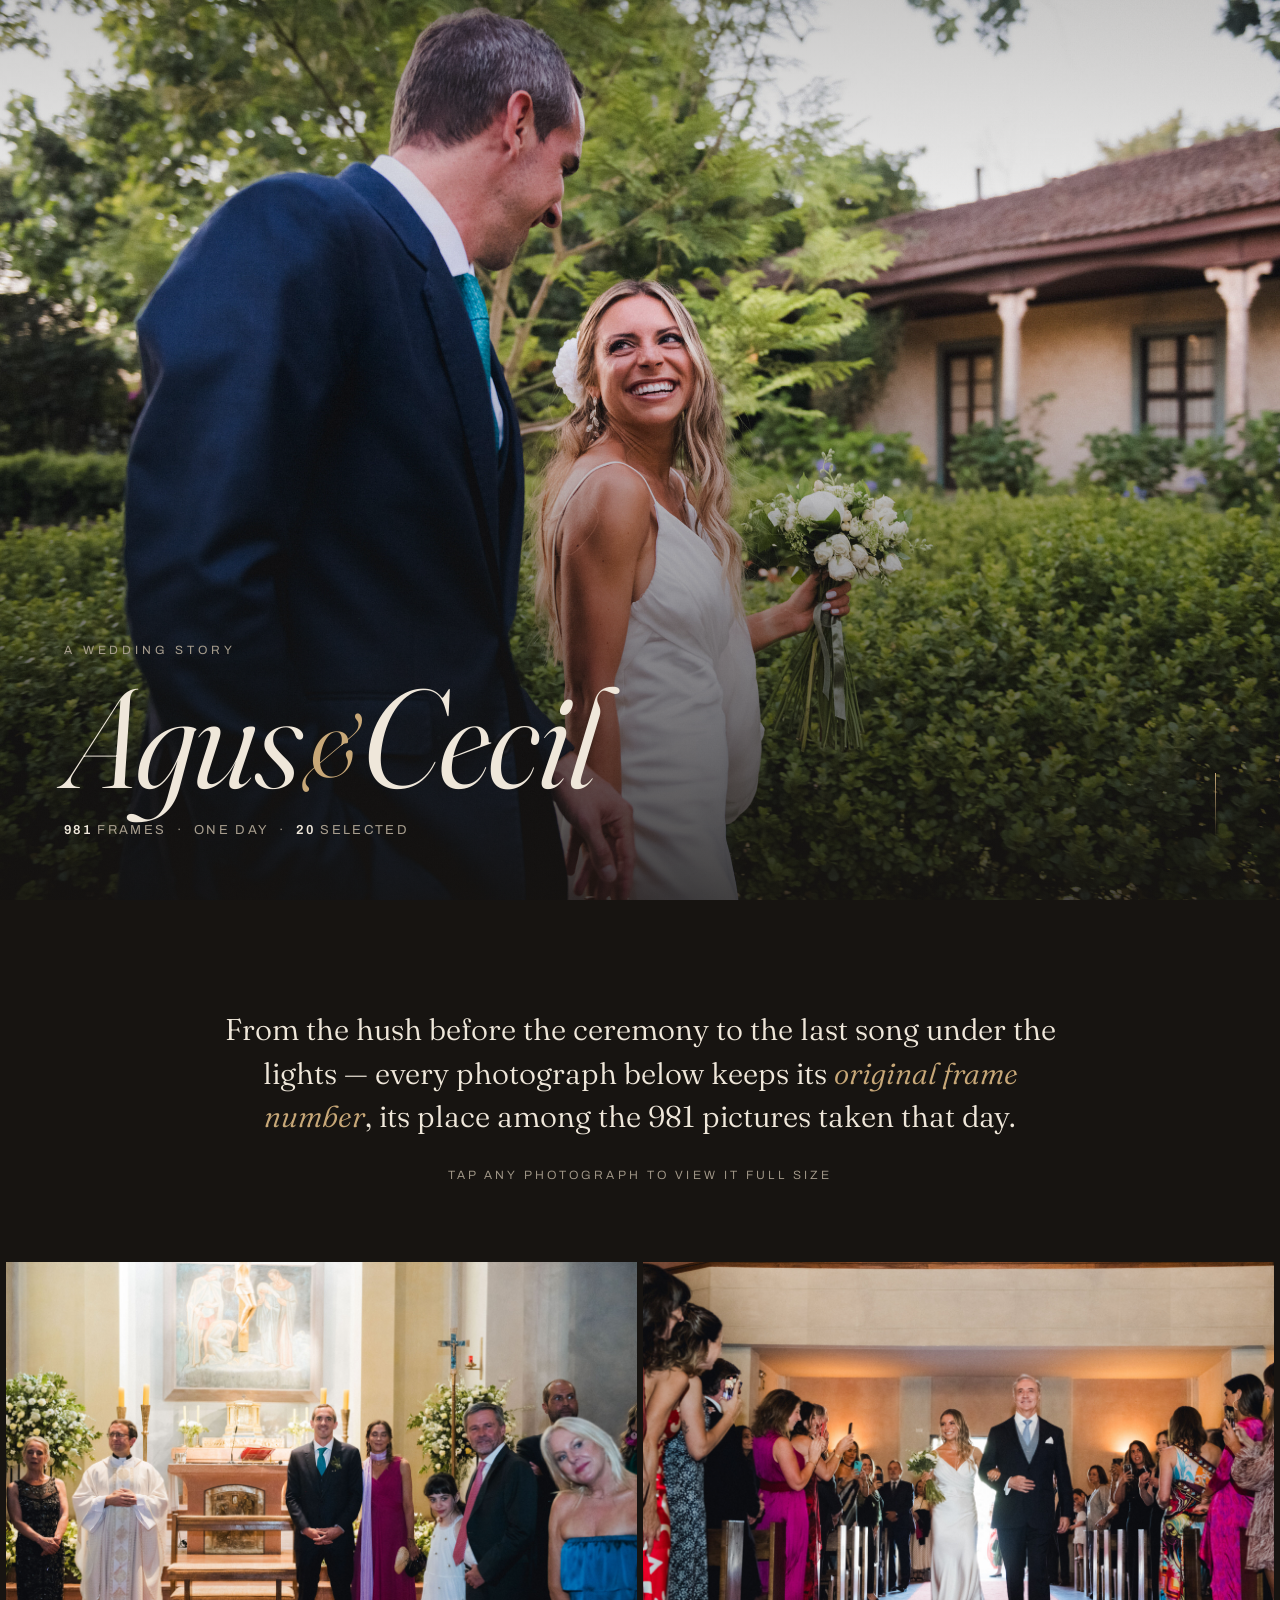
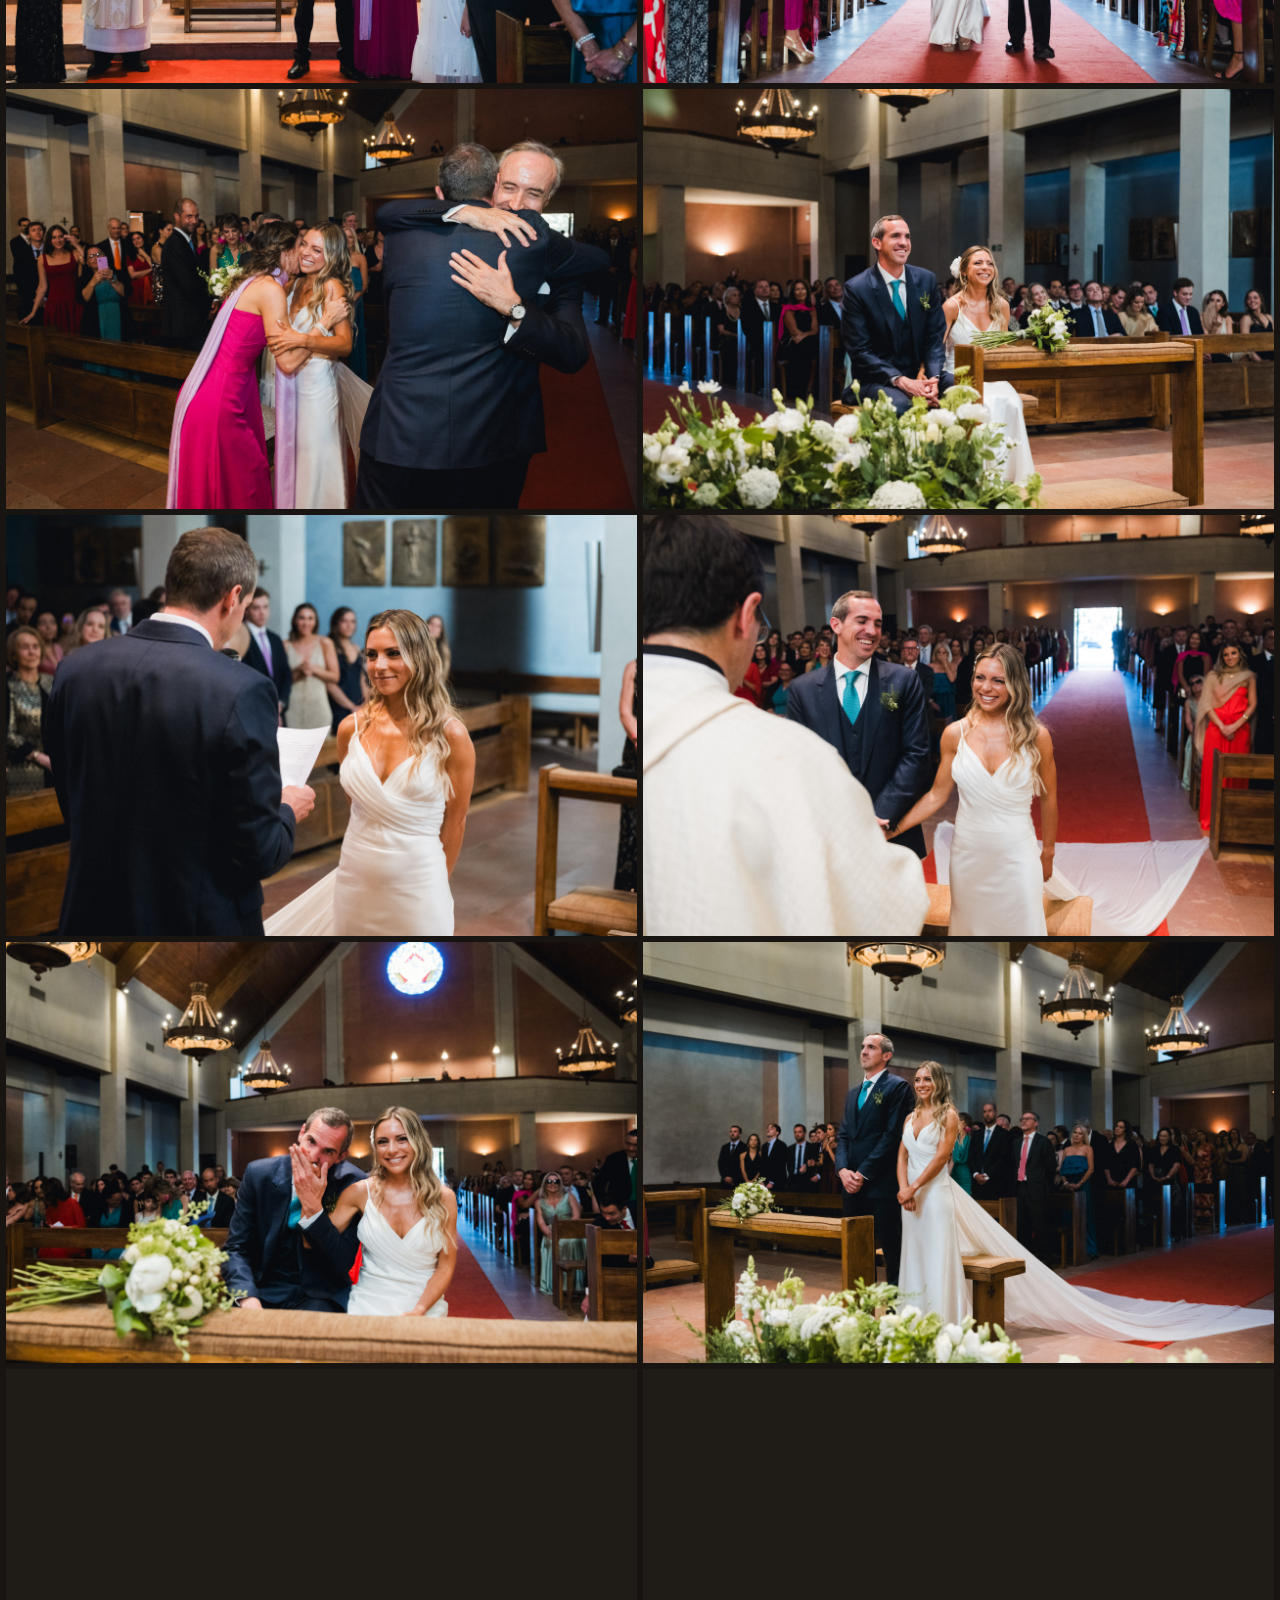
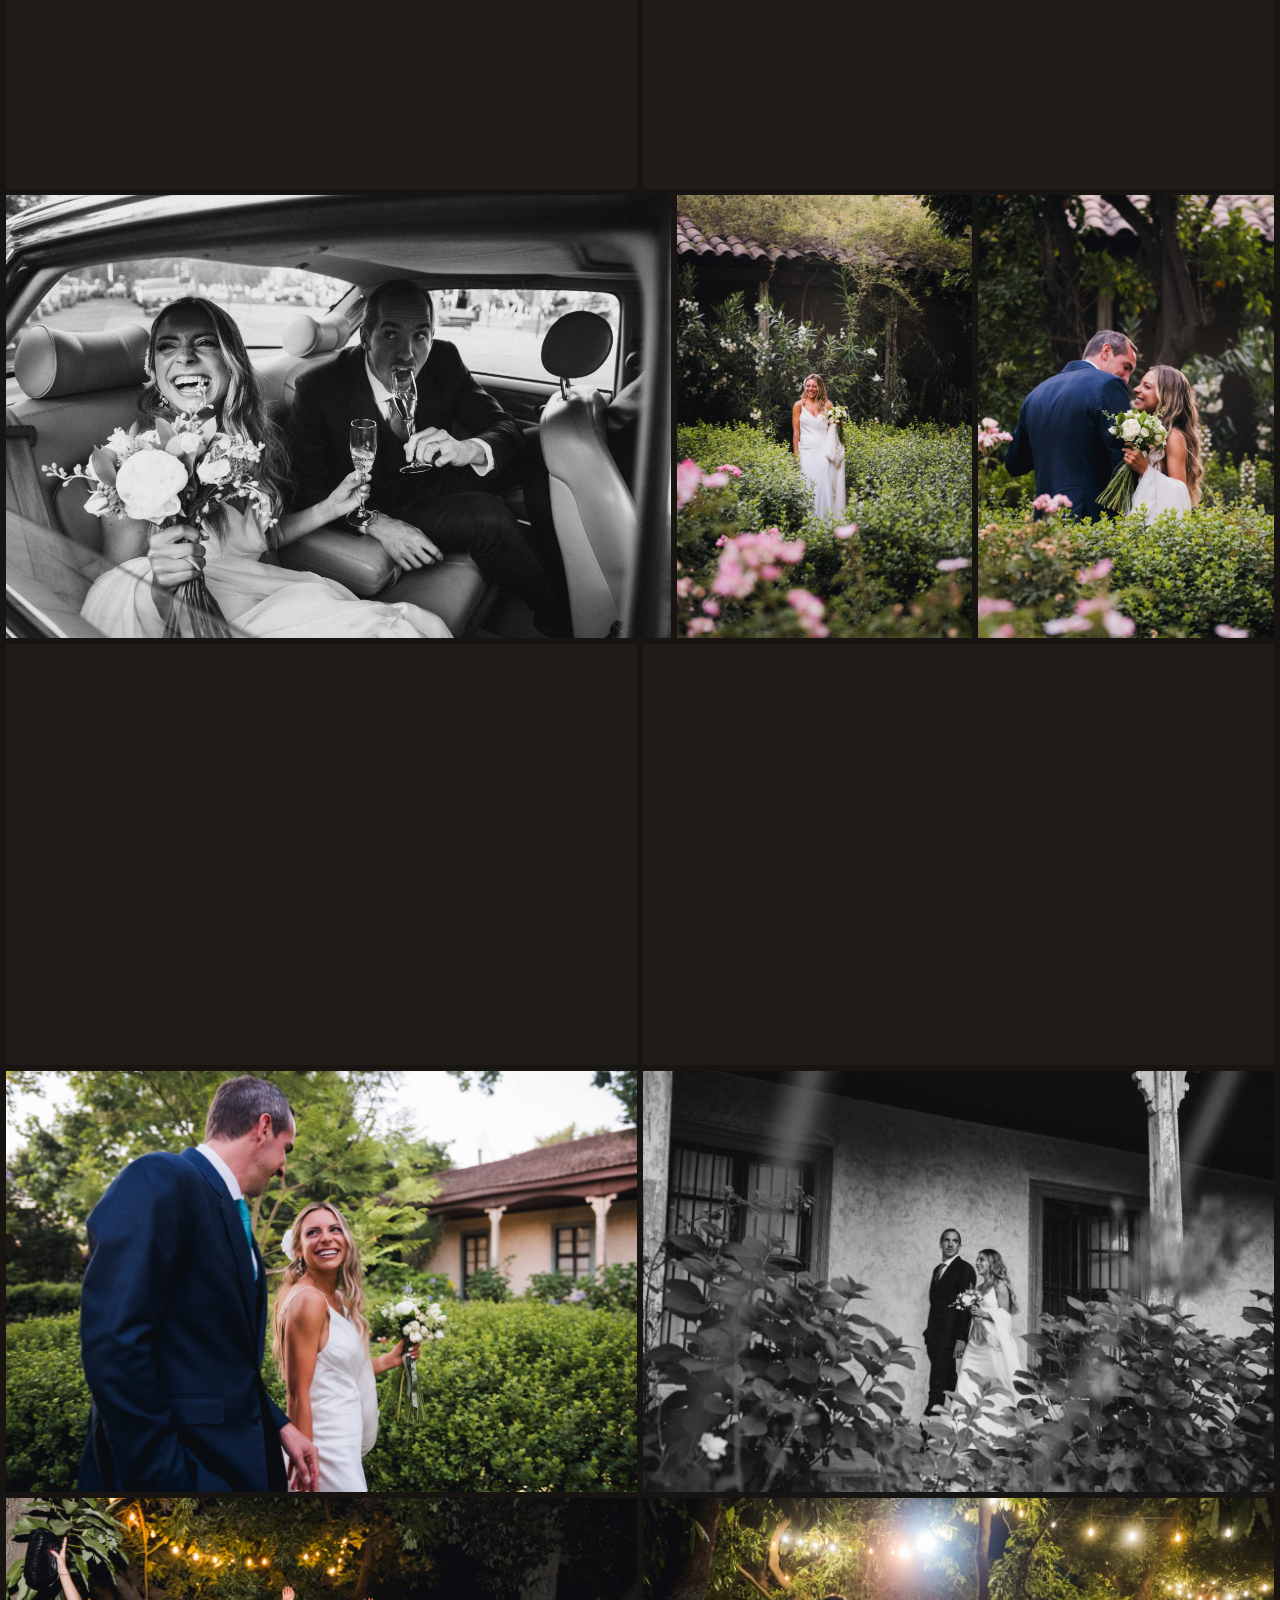
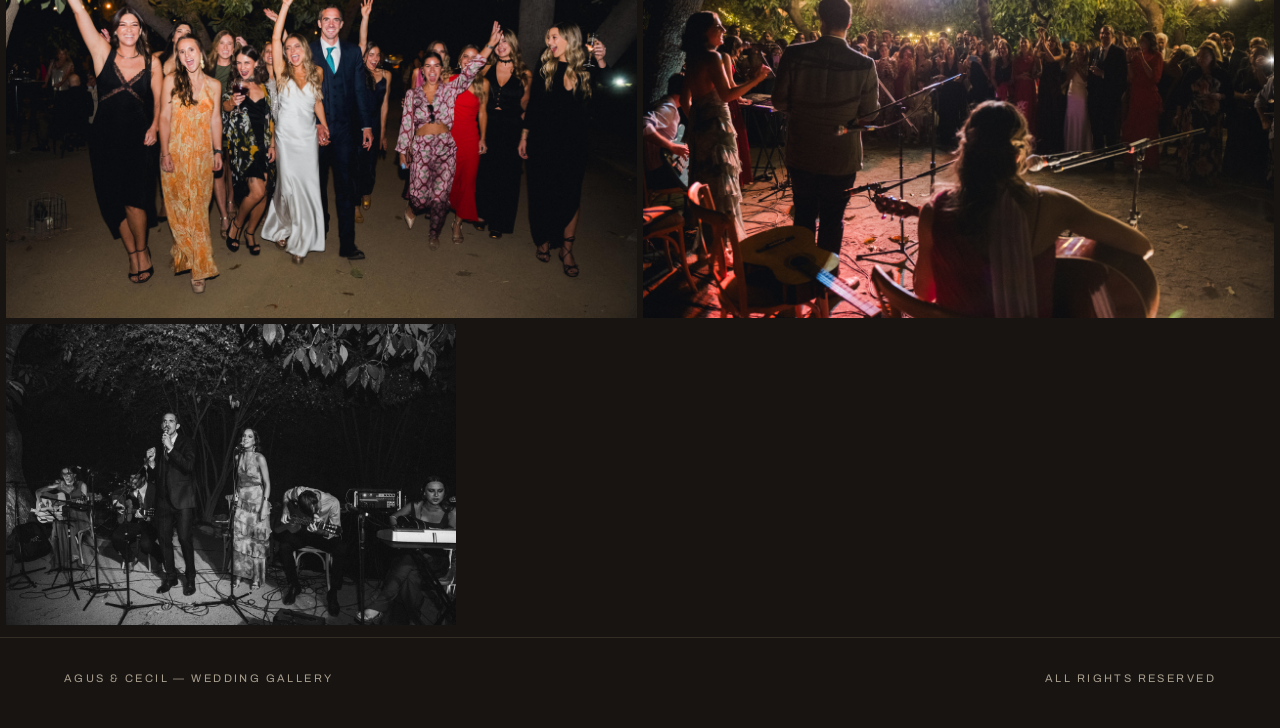
==== index.html @ bb249a44 "Rename agus-cecil-index.html to index.html" ====
<!DOCTYPE html>
<html lang="en">
<head>
<meta charset="UTF-8">
<meta name="viewport" content="width=device-width, initial-scale=1.0">
<title>Agus &amp; Cecil — Wedding Gallery</title>
<meta name="description" content="Agus &amp; Cecil's wedding day, told in 20 photographs selected from 981 frames.">
<link rel="preconnect" href="https://fonts.googleapis.com">
<link rel="preconnect" href="https://fonts.gstatic.com" crossorigin>
<link href="https://fonts.googleapis.com/css2?family=Fraunces:ital,opsz,wght@0,9..144,300..600;1,9..144,300..600&family=Archivo:wght@400;500;600&display=swap" rel="stylesheet">
<style>
:root {
  --ink:#171411; --ink-2:#1f1b16; --paper:#efe7da; --paper-dim:#a89e8e;
  --champagne:#c8a878; --hair:#332d25;
}
* { margin:0; padding:0; box-sizing:border-box; }
html { scroll-behavior:smooth; }
body { background:var(--ink); color:var(--paper); font-family:'Archivo',system-ui,sans-serif; -webkit-font-smoothing:antialiased; }
img { display:block; }
::selection { background:var(--champagne); color:var(--ink); }

/* ---------- hero ---------- */
.hero { position:relative; height:100svh; min-height:540px; overflow:hidden; }
.hero img { position:absolute; inset:0; width:100%; height:100%; object-fit:cover; object-position:center 30%; }
.hero::after { content:""; position:absolute; inset:0;
  background:linear-gradient(to bottom, rgba(23,20,17,.22) 0%, rgba(23,20,17,0) 35%, rgba(23,20,17,.78) 100%); }
.hero-text { position:absolute; inset:auto 0 0 0; z-index:2; padding:0 clamp(20px,5vw,72px) clamp(36px,7vh,84px); }
.hero-kicker { font-size:12px; letter-spacing:.32em; text-transform:uppercase; color:var(--paper-dim); margin-bottom:14px; }
.hero h1 { font-family:'Fraunces',serif; font-style:italic; font-weight:340;
  font-size:clamp(48px,11vw,140px); line-height:.96; letter-spacing:-.015em; }
.hero h1 .amp { color:var(--champagne); font-size:.62em; vertical-align:.12em; padding:0 .06em; }
.hero-sub { margin-top:18px; font-size:13px; letter-spacing:.18em; text-transform:uppercase; color:var(--paper-dim); }
.hero-sub b { color:var(--paper); font-weight:600; }
.scroll-cue { position:absolute; right:clamp(20px,5vw,72px); bottom:clamp(36px,7vh,84px); z-index:2;
  width:1px; height:64px; background:linear-gradient(var(--champagne), transparent); }

/* ---------- intro ---------- */
.intro { max-width:880px; margin:0 auto; padding:clamp(64px,12vh,140px) 24px clamp(48px,8vh,96px); text-align:center; }
.intro p { font-family:'Fraunces',serif; font-weight:330; font-size:clamp(21px,3vw,30px); line-height:1.45; color:var(--paper); }
.intro p em { font-style:italic; color:var(--champagne); }
.intro .note { font-family:'Archivo',sans-serif; font-size:12px; letter-spacing:.26em; text-transform:uppercase; color:var(--paper-dim); margin-top:28px; }

/* ---------- justified gallery ---------- */
.gallery { display:flex; flex-wrap:wrap; gap:6px; padding:6px; }
.gallery::after { content:""; flex-grow:999999; }
.ph { position:relative; flex-grow:calc(var(--ar)*100); flex-basis:calc(var(--ar)*300px); overflow:hidden; cursor:zoom-in; background:var(--ink-2); }
.ph img { width:100%; height:100%; object-fit:cover; aspect-ratio:var(--ar);
  transition:transform .6s cubic-bezier(.2,.6,.2,1), opacity .5s ease; }
.ph:hover img { transform:scale(1.025); }
.ph figcaption { position:absolute; left:0; right:0; bottom:0; padding:28px 14px 10px;
  font-size:11px; letter-spacing:.22em; color:var(--paper);
  background:linear-gradient(transparent, rgba(23,20,17,.72)); opacity:0; transition:opacity .35s ease; }
.ph figcaption span { color:var(--paper-dim); }
.ph:hover figcaption { opacity:1; }
.ph:focus-visible { outline:2px solid var(--champagne); outline-offset:-2px; }

/* ---------- footer ---------- */
footer { border-top:1px solid var(--hair); margin-top:6px; padding:34px clamp(20px,5vw,72px) 44px;
  display:flex; justify-content:space-between; gap:16px; flex-wrap:wrap;
  font-size:11px; letter-spacing:.22em; text-transform:uppercase; color:var(--paper-dim); }

/* ---------- lightbox ---------- */
.lb { position:fixed; inset:0; z-index:50; background:rgba(13,11,9,.96); display:none;
  align-items:center; justify-content:center; }
.lb.open { display:flex; }
.lb img { max-width:min(94vw,1600px); max-height:86vh; object-fit:contain;
  box-shadow:0 24px 80px rgba(0,0,0,.6); }
.lb-count { position:absolute; top:22px; left:26px; font-size:11px; letter-spacing:.24em; color:var(--paper-dim); }
.lb button { position:absolute; background:none; border:none; color:var(--paper); cursor:pointer;
  font-family:'Archivo',sans-serif; padding:14px; transition:color .25s; }
.lb button:hover { color:var(--champagne); }
.lb button:focus-visible { outline:1px solid var(--champagne); }
.lb-close { top:14px; right:18px; font-size:26px; line-height:1; }
.lb-prev, .lb-next { top:50%; transform:translateY(-50%); font-size:30px; }
.lb-prev { left:10px; } .lb-next { right:10px; }

@media (max-width:640px) {
  .ph { flex-basis:calc(var(--ar)*170px); }
  .lb-prev,.lb-next { top:auto; bottom:18px; transform:none; }
}
@media (prefers-reduced-motion:reduce) {
  html { scroll-behavior:auto; }
  .ph img { transition:none; }
}
</style>
</head>
<body>

<header class="hero">
  <img src="images/gallery/agus-cecil-016.jpg" alt="Agus and Cecil walking through the garden after the ceremony" fetchpriority="high">
  <div class="hero-text">
    <p class="hero-kicker">A Wedding Story</p>
    <h1>Agus<span class="amp">&amp;</span>Cecil</h1>
    <p class="hero-sub"><b>981</b> frames &nbsp;·&nbsp; one day &nbsp;·&nbsp; <b>20</b> selected</p>
  </div>
  <div class="scroll-cue" aria-hidden="true"></div>
</header>

<section class="intro">
  <p>From the hush before the ceremony to the last song under the lights —
  every photograph below keeps its <em>original frame number</em>, its place among
  the 981 pictures taken that day.</p>
  <p class="note">Tap any photograph to view it full size</p>
</section>

<main class="gallery" id="gallery">
<figure class="ph" style="--ar:1.5" data-i="0"><img src="images/gallery/agus-cecil-001.jpg" alt="Agus &amp; Cecil — frame 156 of 981" width="2580" height="1720" loading="lazy" decoding="async"><figcaption>N.º 156 <span>/ 981</span></figcaption></figure>
<figure class="ph" style="--ar:1.5" data-i="1"><img src="images/gallery/agus-cecil-002.jpg" alt="Agus &amp; Cecil — frame 158 of 981" width="2580" height="1720" loading="lazy" decoding="async"><figcaption>N.º 158 <span>/ 981</span></figcaption></figure>
<figure class="ph" style="--ar:1.5" data-i="2"><img src="images/gallery/agus-cecil-003.jpg" alt="Agus &amp; Cecil — frame 164 of 981" width="2580" height="1720" loading="lazy" decoding="async"><figcaption>N.º 164 <span>/ 981</span></figcaption></figure>
<figure class="ph" style="--ar:1.5" data-i="3"><img src="images/gallery/agus-cecil-004.jpg" alt="Agus &amp; Cecil — frame 215 of 981" width="2580" height="1720" loading="lazy" decoding="async"><figcaption>N.º 215 <span>/ 981</span></figcaption></figure>
<figure class="ph" style="--ar:1.5" data-i="4"><img src="images/gallery/agus-cecil-005.jpg" alt="Agus &amp; Cecil — frame 237 of 981" width="2580" height="1720" loading="lazy" decoding="async"><figcaption>N.º 237 <span>/ 981</span></figcaption></figure>
<figure class="ph" style="--ar:1.5" data-i="5"><img src="images/gallery/agus-cecil-006.jpg" alt="Agus &amp; Cecil — frame 247 of 981" width="2580" height="1720" loading="lazy" decoding="async"><figcaption>N.º 247 <span>/ 981</span></figcaption></figure>
<figure class="ph" style="--ar:1.5" data-i="6"><img src="images/gallery/agus-cecil-007.jpg" alt="Agus &amp; Cecil — frame 271 of 981" width="2580" height="1720" loading="lazy" decoding="async"><figcaption>N.º 271 <span>/ 981</span></figcaption></figure>
<figure class="ph" style="--ar:1.5" data-i="7"><img src="images/gallery/agus-cecil-008.jpg" alt="Agus &amp; Cecil — frame 296 of 981" width="2580" height="1720" loading="lazy" decoding="async"><figcaption>N.º 296 <span>/ 981</span></figcaption></figure>
<figure class="ph" style="--ar:1.5" data-i="8"><img src="images/gallery/agus-cecil-009.jpg" alt="Agus &amp; Cecil — frame 316 of 981" width="2580" height="1720" loading="lazy" decoding="async"><figcaption>N.º 316 <span>/ 981</span></figcaption></figure>
<figure class="ph" style="--ar:1.5" data-i="9"><img src="images/gallery/agus-cecil-010.jpg" alt="Agus &amp; Cecil — frame 410 of 981" width="2580" height="1720" loading="lazy" decoding="async"><figcaption>N.º 410 <span>/ 981</span></figcaption></figure>
<figure class="ph" style="--ar:1.5" data-i="10"><img src="images/gallery/agus-cecil-011.jpg" alt="Agus &amp; Cecil — frame 416 of 981" width="2580" height="1720" loading="lazy" decoding="async"><figcaption>N.º 416 <span>/ 981</span></figcaption></figure>
<figure class="ph" style="--ar:0.6667" data-i="11"><img src="images/gallery/agus-cecil-012.jpg" alt="Agus &amp; Cecil — frame 472 of 981" width="1720" height="2580" loading="lazy" decoding="async"><figcaption>N.º 472 <span>/ 981</span></figcaption></figure>
<figure class="ph" style="--ar:0.6667" data-i="12"><img src="images/gallery/agus-cecil-013.jpg" alt="Agus &amp; Cecil — frame 481 of 981" width="1720" height="2580" loading="lazy" decoding="async"><figcaption>N.º 481 <span>/ 981</span></figcaption></figure>
<figure class="ph" style="--ar:1.5" data-i="13"><img src="images/gallery/agus-cecil-014.jpg" alt="Agus &amp; Cecil — frame 484 of 981" width="2580" height="1720" loading="lazy" decoding="async"><figcaption>N.º 484 <span>/ 981</span></figcaption></figure>
<figure class="ph" style="--ar:1.5" data-i="14"><img src="images/gallery/agus-cecil-015.jpg" alt="Agus &amp; Cecil — frame 485 of 981" width="2580" height="1720" loading="lazy" decoding="async"><figcaption>N.º 485 <span>/ 981</span></figcaption></figure>
<figure class="ph" style="--ar:1.5" data-i="15"><img src="images/gallery/agus-cecil-016.jpg" alt="Agus &amp; Cecil — frame 492 of 981" width="2580" height="1720" loading="lazy" decoding="async"><figcaption>N.º 492 <span>/ 981</span></figcaption></figure>
<figure class="ph" style="--ar:1.5" data-i="16"><img src="images/gallery/agus-cecil-017.jpg" alt="Agus &amp; Cecil — frame 495 of 981" width="2580" height="1720" loading="lazy" decoding="async"><figcaption>N.º 495 <span>/ 981</span></figcaption></figure>
<figure class="ph" style="--ar:1.5" data-i="17"><img src="images/gallery/agus-cecil-018.jpg" alt="Agus &amp; Cecil — frame 565 of 981" width="2580" height="1720" loading="lazy" decoding="async"><figcaption>N.º 565 <span>/ 981</span></figcaption></figure>
<figure class="ph" style="--ar:1.5" data-i="18"><img src="images/gallery/agus-cecil-019.jpg" alt="Agus &amp; Cecil — frame 609 of 981" width="2580" height="1720" loading="lazy" decoding="async"><figcaption>N.º 609 <span>/ 981</span></figcaption></figure>
<figure class="ph" style="--ar:1.5" data-i="19"><img src="images/gallery/agus-cecil-020.jpg" alt="Agus &amp; Cecil — frame 629 of 981" width="2580" height="1720" loading="lazy" decoding="async"><figcaption>N.º 629 <span>/ 981</span></figcaption></figure>
</main>

<footer>
  <p>Agus &amp; Cecil — Wedding Gallery</p>
  <p>All rights reserved</p>
</footer>

<div class="lb" id="lb" role="dialog" aria-modal="true" aria-label="Photo viewer">
  <p class="lb-count" id="lbCount"></p>
  <img id="lbImg" src="" alt="">
  <button class="lb-close" id="lbClose" aria-label="Close viewer">&times;</button>
  <button class="lb-prev" id="lbPrev" aria-label="Previous photo">&larr;</button>
  <button class="lb-next" id="lbNext" aria-label="Next photo">&rarr;</button>
</div>

<script>
(function () {
  var files = ["agus-cecil-001.jpg", "agus-cecil-002.jpg", "agus-cecil-003.jpg", "agus-cecil-004.jpg", "agus-cecil-005.jpg", "agus-cecil-006.jpg", "agus-cecil-007.jpg", "agus-cecil-008.jpg", "agus-cecil-009.jpg", "agus-cecil-010.jpg", "agus-cecil-011.jpg", "agus-cecil-012.jpg", "agus-cecil-013.jpg", "agus-cecil-014.jpg", "agus-cecil-015.jpg", "agus-cecil-016.jpg", "agus-cecil-017.jpg", "agus-cecil-018.jpg", "agus-cecil-019.jpg", "agus-cecil-020.jpg"];
  var frames = [156, 158, 164, 215, 237, 247, 271, 296, 316, 410, 416, 472, 481, 484, 485, 492, 495, 565, 609, 629];
  var lb = document.getElementById('lb');
  var lbImg = document.getElementById('lbImg');
  var lbCount = document.getElementById('lbCount');
  var cur = 0, lastFocus = null;

  function show(i) {
    cur = (i + files.length) % files.length;
    lbImg.src = 'images/gallery/' + files[cur];
    lbImg.alt = 'Agus & Cecil — frame ' + frames[cur] + ' of 981';
    lbCount.textContent = 'N.º ' + frames[cur] + ' / 981 · photo ' + (cur + 1) + ' of ' + files.length;
  }
  function open(i) {
    lastFocus = document.activeElement;
    show(i); lb.classList.add('open');
    document.body.style.overflow = 'hidden';
    document.getElementById('lbClose').focus();
  }
  function close() {
    lb.classList.remove('open');
    lbImg.src = '';
    document.body.style.overflow = '';
    if (lastFocus) lastFocus.focus();
  }

  document.querySelectorAll('.ph').forEach(function (fig) {
    fig.setAttribute('tabindex', '0');
    fig.setAttribute('role', 'button');
    fig.addEventListener('click', function () { open(+fig.dataset.i); });
    fig.addEventListener('keydown', function (e) {
      if (e.key === 'Enter' || e.key === ' ') { e.preventDefault(); open(+fig.dataset.i); }
    });
  });

  document.getElementById('lbClose').addEventListener('click', close);
  document.getElementById('lbPrev').addEventListener('click', function () { show(cur - 1); });
  document.getElementById('lbNext').addEventListener('click', function () { show(cur + 1); });
  lb.addEventListener('click', function (e) { if (e.target === lb) close(); });
  document.addEventListener('keydown', function (e) {
    if (!lb.classList.contains('open')) return;
    if (e.key === 'Escape') close();
    if (e.key === 'ArrowLeft') show(cur - 1);
    if (e.key === 'ArrowRight') show(cur + 1);
  });
})();
</script>
</body>
</html>
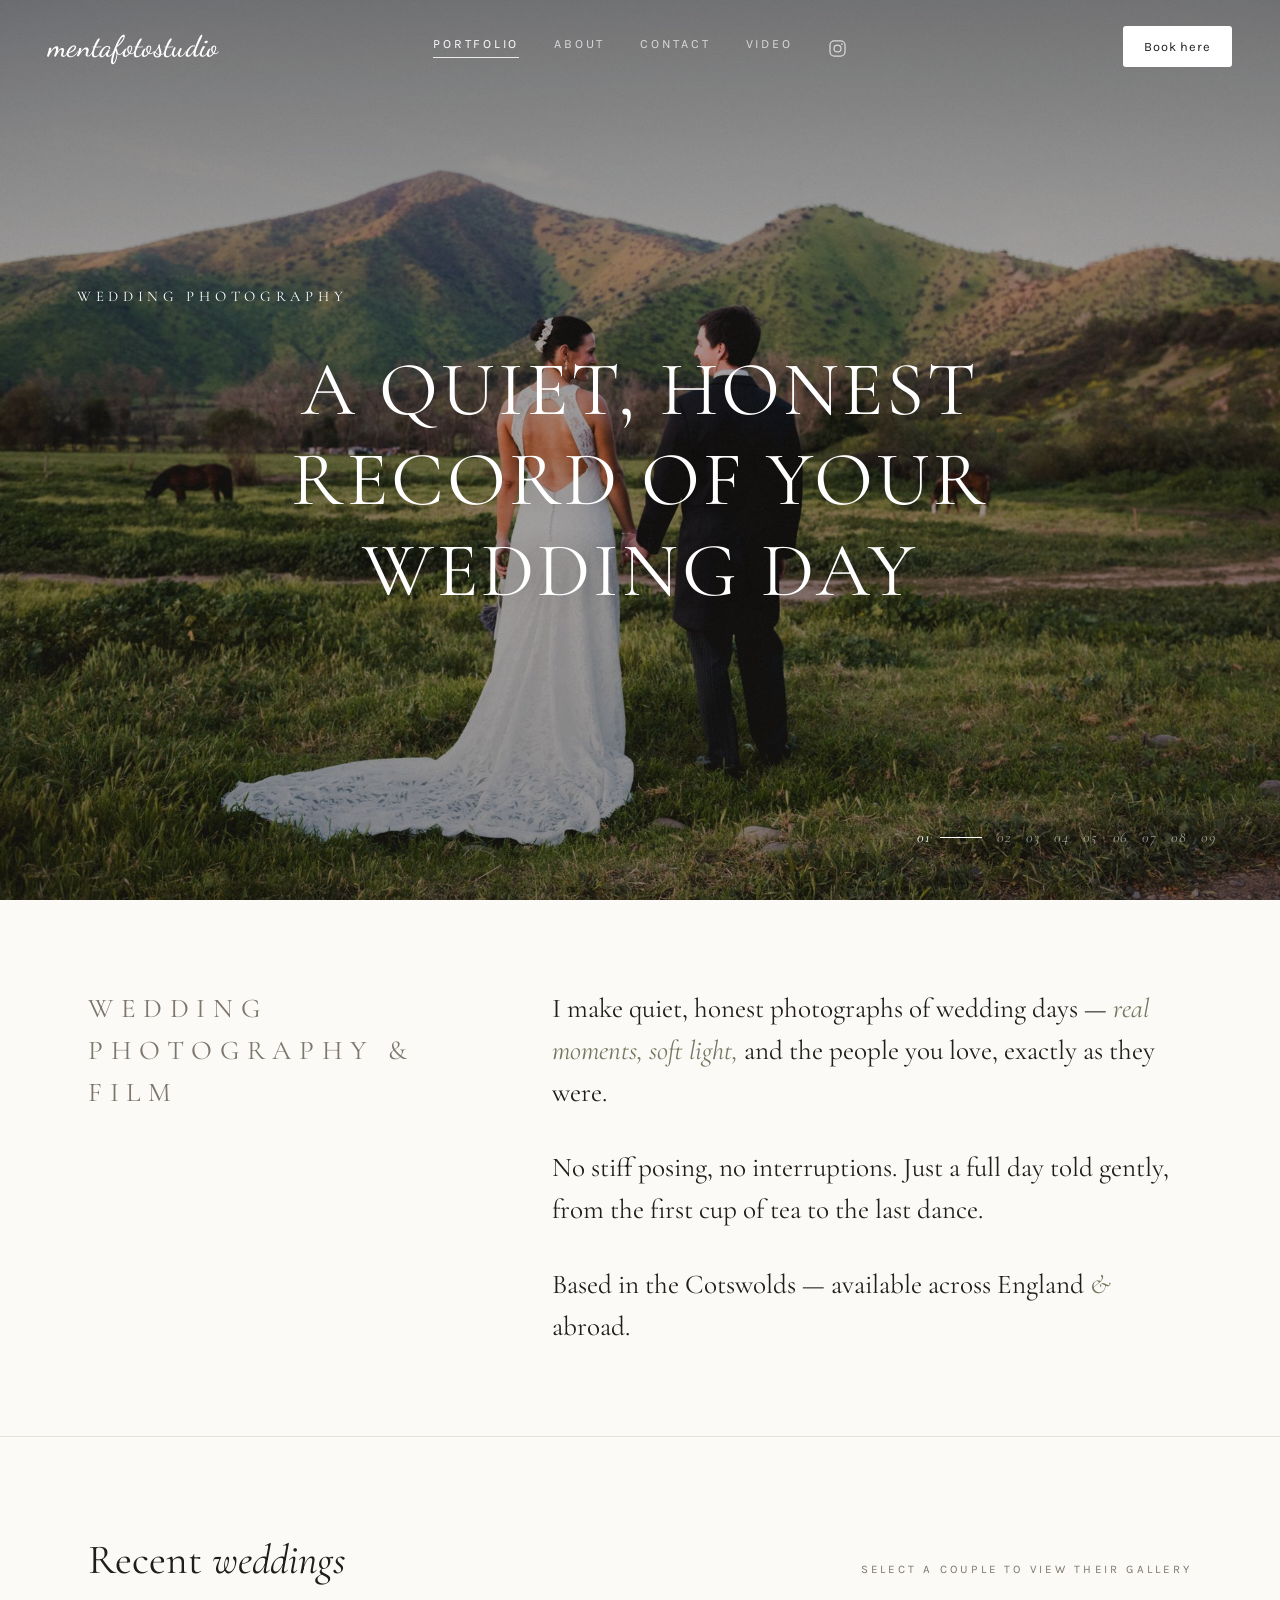
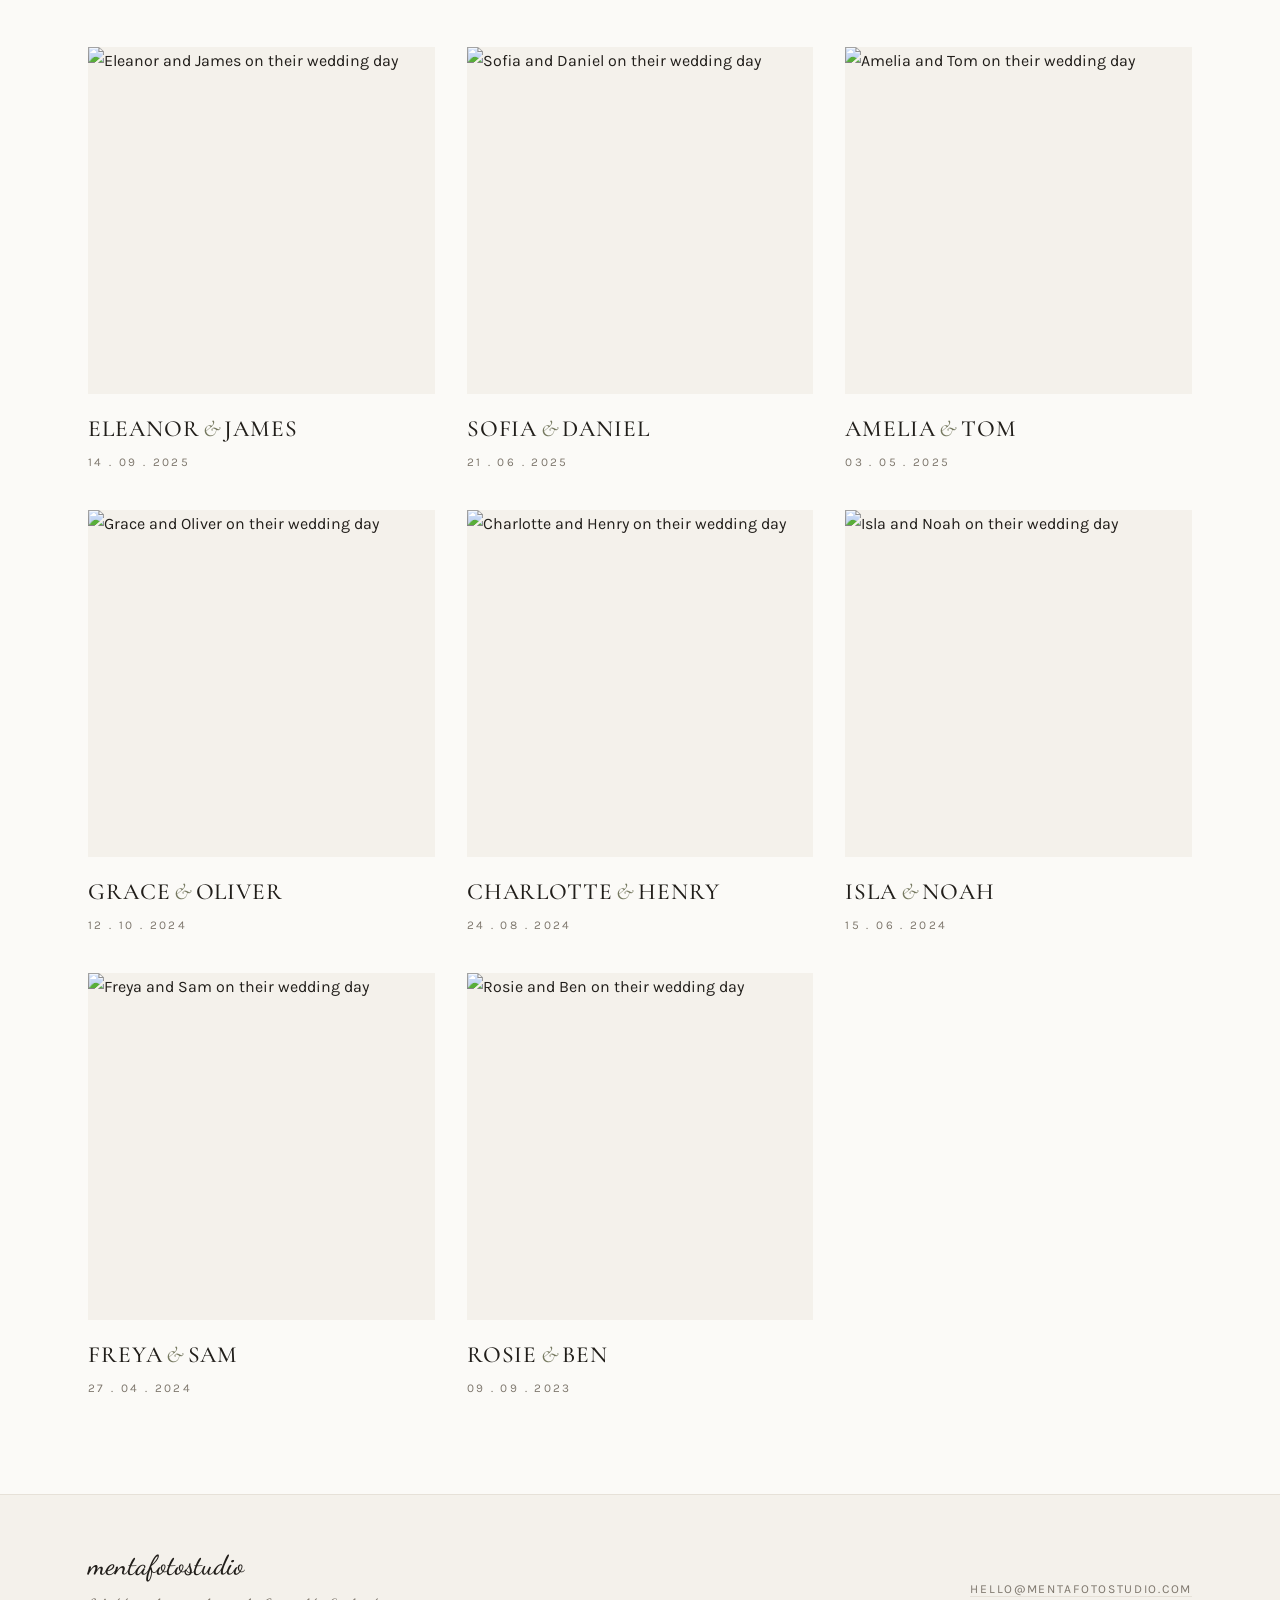
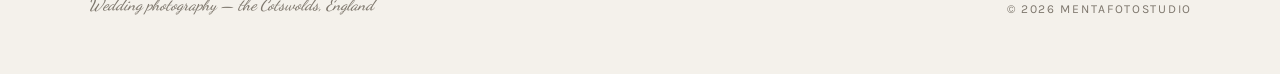
==== commit 810e5690: "Add files via upload" ====
--- a/index.html
+++ b/index.html
@@ -3,190 +3,161 @@
 <head>
 <meta charset="UTF-8">
 <meta name="viewport" content="width=device-width, initial-scale=1.0">
-<title>Agus &amp; Cecil — Wedding Gallery</title>
-<meta name="description" content="Agus &amp; Cecil's wedding day, told in 20 photographs selected from 981 frames.">
+<title>Wedding Photographer in the Cotswolds — mentafotostudio</title>
+<meta name="description" content="Quiet, honest wedding photography across the Cotswolds, England and beyond.">
 <link rel="preconnect" href="https://fonts.googleapis.com">
 <link rel="preconnect" href="https://fonts.gstatic.com" crossorigin>
-<link href="https://fonts.googleapis.com/css2?family=Fraunces:ital,opsz,wght@0,9..144,300..600;1,9..144,300..600&family=Archivo:wght@400;500;600&display=swap" rel="stylesheet">
-<style>
-:root {
-  --ink:#171411; --ink-2:#1f1b16; --paper:#efe7da; --paper-dim:#a89e8e;
-  --champagne:#c8a878; --hair:#332d25;
-}
-* { margin:0; padding:0; box-sizing:border-box; }
-html { scroll-behavior:smooth; }
-body { background:var(--ink); color:var(--paper); font-family:'Archivo',system-ui,sans-serif; -webkit-font-smoothing:antialiased; }
-img { display:block; }
-::selection { background:var(--champagne); color:var(--ink); }
-
-/* ---------- hero ---------- */
-.hero { position:relative; height:100svh; min-height:540px; overflow:hidden; }
-.hero img { position:absolute; inset:0; width:100%; height:100%; object-fit:cover; object-position:center 30%; }
-.hero::after { content:""; position:absolute; inset:0;
-  background:linear-gradient(to bottom, rgba(23,20,17,.22) 0%, rgba(23,20,17,0) 35%, rgba(23,20,17,.78) 100%); }
-.hero-text { position:absolute; inset:auto 0 0 0; z-index:2; padding:0 clamp(20px,5vw,72px) clamp(36px,7vh,84px); }
-.hero-kicker { font-size:12px; letter-spacing:.32em; text-transform:uppercase; color:var(--paper-dim); margin-bottom:14px; }
-.hero h1 { font-family:'Fraunces',serif; font-style:italic; font-weight:340;
-  font-size:clamp(48px,11vw,140px); line-height:.96; letter-spacing:-.015em; }
-.hero h1 .amp { color:var(--champagne); font-size:.62em; vertical-align:.12em; padding:0 .06em; }
-.hero-sub { margin-top:18px; font-size:13px; letter-spacing:.18em; text-transform:uppercase; color:var(--paper-dim); }
-.hero-sub b { color:var(--paper); font-weight:600; }
-.scroll-cue { position:absolute; right:clamp(20px,5vw,72px); bottom:clamp(36px,7vh,84px); z-index:2;
-  width:1px; height:64px; background:linear-gradient(var(--champagne), transparent); }
-
-/* ---------- intro ---------- */
-.intro { max-width:880px; margin:0 auto; padding:clamp(64px,12vh,140px) 24px clamp(48px,8vh,96px); text-align:center; }
-.intro p { font-family:'Fraunces',serif; font-weight:330; font-size:clamp(21px,3vw,30px); line-height:1.45; color:var(--paper); }
-.intro p em { font-style:italic; color:var(--champagne); }
-.intro .note { font-family:'Archivo',sans-serif; font-size:12px; letter-spacing:.26em; text-transform:uppercase; color:var(--paper-dim); margin-top:28px; }
-
-/* ---------- justified gallery ---------- */
-.gallery { display:flex; flex-wrap:wrap; gap:6px; padding:6px; }
-.gallery::after { content:""; flex-grow:999999; }
-.ph { position:relative; flex-grow:calc(var(--ar)*100); flex-basis:calc(var(--ar)*300px); overflow:hidden; cursor:zoom-in; background:var(--ink-2); }
-.ph img { width:100%; height:100%; object-fit:cover; aspect-ratio:var(--ar);
-  transition:transform .6s cubic-bezier(.2,.6,.2,1), opacity .5s ease; }
-.ph:hover img { transform:scale(1.025); }
-.ph figcaption { position:absolute; left:0; right:0; bottom:0; padding:28px 14px 10px;
-  font-size:11px; letter-spacing:.22em; color:var(--paper);
-  background:linear-gradient(transparent, rgba(23,20,17,.72)); opacity:0; transition:opacity .35s ease; }
-.ph figcaption span { color:var(--paper-dim); }
-.ph:hover figcaption { opacity:1; }
-.ph:focus-visible { outline:2px solid var(--champagne); outline-offset:-2px; }
-
-/* ---------- footer ---------- */
-footer { border-top:1px solid var(--hair); margin-top:6px; padding:34px clamp(20px,5vw,72px) 44px;
-  display:flex; justify-content:space-between; gap:16px; flex-wrap:wrap;
-  font-size:11px; letter-spacing:.22em; text-transform:uppercase; color:var(--paper-dim); }
-
-/* ---------- lightbox ---------- */
-.lb { position:fixed; inset:0; z-index:50; background:rgba(13,11,9,.96); display:none;
-  align-items:center; justify-content:center; }
-.lb.open { display:flex; }
-.lb img { max-width:min(94vw,1600px); max-height:86vh; object-fit:contain;
-  box-shadow:0 24px 80px rgba(0,0,0,.6); }
-.lb-count { position:absolute; top:22px; left:26px; font-size:11px; letter-spacing:.24em; color:var(--paper-dim); }
-.lb button { position:absolute; background:none; border:none; color:var(--paper); cursor:pointer;
-  font-family:'Archivo',sans-serif; padding:14px; transition:color .25s; }
-.lb button:hover { color:var(--champagne); }
-.lb button:focus-visible { outline:1px solid var(--champagne); }
-.lb-close { top:14px; right:18px; font-size:26px; line-height:1; }
-.lb-prev, .lb-next { top:50%; transform:translateY(-50%); font-size:30px; }
-.lb-prev { left:10px; } .lb-next { right:10px; }
-
-@media (max-width:640px) {
-  .ph { flex-basis:calc(var(--ar)*170px); }
-  .lb-prev,.lb-next { top:auto; bottom:18px; transform:none; }
-}
-@media (prefers-reduced-motion:reduce) {
-  html { scroll-behavior:auto; }
-  .ph img { transition:none; }
-}
-</style>
+<link href="https://fonts.googleapis.com/css2?family=Cormorant+Garamond:ital,wght@0,400;0,500;1,400;1,500&family=Dancing+Script:wght@500&family=Karla:wght@400;500&display=swap" rel="stylesheet">
+<link rel="stylesheet" href="css/style.css">
 </head>
 <body>
 
-<header class="hero">
-  <img src="images/gallery/agus-cecil-016.jpg" alt="Agus and Cecil walking through the garden after the ceremony" fetchpriority="high">
-  <div class="hero-text">
-    <p class="hero-kicker">A Wedding Story</p>
-    <h1>Agus<span class="amp">&amp;</span>Cecil</h1>
-    <p class="hero-sub"><b>981</b> frames &nbsp;·&nbsp; one day &nbsp;·&nbsp; <b>20</b> selected</p>
+<section class="hero-full" aria-roledescription="carousel" aria-label="Featured wedding photographs">
+    <div class="slide is-active"><img src="images/slider-01.jpg" alt="Bride and groom holding hands in front of green hills at golden hour"></div>
+    <div class="slide"><img src="images/slider-02.jpg" alt="Bride and groom walking hand in hand through a sunlit garden" loading="lazy"></div>
+    <div class="slide"><img src="images/slider-03.jpg" alt="Couple standing together in a wildflower garden at sunset" loading="lazy"></div>
+    <div class="slide"><img src="images/slider-04.jpg" alt="Newlyweds leaving the church in a classic open-top car as guests applaud" loading="lazy"></div>
+    <div class="slide"><img src="images/slider-05.jpg" alt="Bride's veil catching the wind in the evening light" loading="lazy"></div>
+    <div class="slide"><img src="images/slider-06.jpg" alt="Couple walking hand in hand past a red villa at dusk" loading="lazy"></div>
+    <div class="slide"><img src="images/slider-07.jpg" alt="Bride and groom running across a lawn together" loading="lazy"></div>
+    <div class="slide"><img src="images/slider-08.jpg" alt="Bride walking past tall orangery windows with her bouquet" loading="lazy"></div>
+    <div class="slide"><img src="images/slider-09.jpg" alt="Bride lifted above the crowd on the dance floor" loading="lazy"></div>
+  <div class="shade"></div>
+
+  <header class="hero-top">
+    <a class="brand" href="index.html">mentafotostudio</a>
+    <nav class="main-nav" aria-label="Main">
+        <a href="index.html#portfolio" aria-current="page">Portfolio</a>
+        <a href="about.html">About</a>
+        <a href="contact.html">Contact</a>
+        <a href="#" title="Video">Video</a>
+        <a href="#" class="icon-link" title="Instagram" aria-label="Instagram"><svg viewBox="0 0 24 24" fill="none" stroke="currentColor" stroke-width="1.6" stroke-linecap="round" stroke-linejoin="round" aria-hidden="true"><rect x="2.5" y="2.5" width="19" height="19" rx="5.5"/><circle cx="12" cy="12" r="4.4"/><circle cx="17.6" cy="6.4" r="1.1" fill="currentColor" stroke="none"/></svg></a>
+      </nav>
+    <a class="book-btn" href="contact.html">Book here</a>
+  </header>
+
+  <div class="hero-copy">
+    <p class="hero-eyebrow">Wedding photography</p>
+    <h1>A quiet, honest record of your wedding day</h1>
   </div>
-  <div class="scroll-cue" aria-hidden="true"></div>
-</header>
+
+  <div class="hero-index" role="tablist" aria-label="Choose photograph">
+    <button class="is-active" aria-label="Go to photograph 1">01</button>
+    <button class="" aria-label="Go to photograph 2">02</button>
+    <button class="" aria-label="Go to photograph 3">03</button>
+    <button class="" aria-label="Go to photograph 4">04</button>
+    <button class="" aria-label="Go to photograph 5">05</button>
+    <button class="" aria-label="Go to photograph 6">06</button>
+    <button class="" aria-label="Go to photograph 7">07</button>
+    <button class="" aria-label="Go to photograph 8">08</button>
+    <button class="" aria-label="Go to photograph 9">09</button>
+  </div>
+</section>
 
 <section class="intro">
-  <p>From the hush before the ceremony to the last song under the lights —
-  every photograph below keeps its <em>original frame number</em>, its place among
-  the 981 pictures taken that day.</p>
-  <p class="note">Tap any photograph to view it full size</p>
+  <div class="wrap">
+    <p class="eyebrow">Wedding photography &amp; film</p>
+    <div>
+      <p class="reveal">I make quiet, honest photographs of wedding days — <em>real moments, soft light,</em> and the people you love, exactly as they were.</p>
+      <p class="reveal">No stiff posing, no interruptions. Just a full day told gently, from the first cup of tea to the last dance.</p>
+      <p class="reveal">Based in the Cotswolds — available across England <em>&amp;</em> abroad.</p>
+    </div>
+  </div>
 </section>
 
-<main class="gallery" id="gallery">
-<figure class="ph" style="--ar:1.5" data-i="0"><img src="images/gallery/agus-cecil-001.jpg" alt="Agus &amp; Cecil — frame 156 of 981" width="2580" height="1720" loading="lazy" decoding="async"><figcaption>N.º 156 <span>/ 981</span></figcaption></figure>
-<figure class="ph" style="--ar:1.5" data-i="1"><img src="images/gallery/agus-cecil-002.jpg" alt="Agus &amp; Cecil — frame 158 of 981" width="2580" height="1720" loading="lazy" decoding="async"><figcaption>N.º 158 <span>/ 981</span></figcaption></figure>
-<figure class="ph" style="--ar:1.5" data-i="2"><img src="images/gallery/agus-cecil-003.jpg" alt="Agus &amp; Cecil — frame 164 of 981" width="2580" height="1720" loading="lazy" decoding="async"><figcaption>N.º 164 <span>/ 981</span></figcaption></figure>
-<figure class="ph" style="--ar:1.5" data-i="3"><img src="images/gallery/agus-cecil-004.jpg" alt="Agus &amp; Cecil — frame 215 of 981" width="2580" height="1720" loading="lazy" decoding="async"><figcaption>N.º 215 <span>/ 981</span></figcaption></figure>
-<figure class="ph" style="--ar:1.5" data-i="4"><img src="images/gallery/agus-cecil-005.jpg" alt="Agus &amp; Cecil — frame 237 of 981" width="2580" height="1720" loading="lazy" decoding="async"><figcaption>N.º 237 <span>/ 981</span></figcaption></figure>
-<figure class="ph" style="--ar:1.5" data-i="5"><img src="images/gallery/agus-cecil-006.jpg" alt="Agus &amp; Cecil — frame 247 of 981" width="2580" height="1720" loading="lazy" decoding="async"><figcaption>N.º 247 <span>/ 981</span></figcaption></figure>
-<figure class="ph" style="--ar:1.5" data-i="6"><img src="images/gallery/agus-cecil-007.jpg" alt="Agus &amp; Cecil — frame 271 of 981" width="2580" height="1720" loading="lazy" decoding="async"><figcaption>N.º 271 <span>/ 981</span></figcaption></figure>
-<figure class="ph" style="--ar:1.5" data-i="7"><img src="images/gallery/agus-cecil-008.jpg" alt="Agus &amp; Cecil — frame 296 of 981" width="2580" height="1720" loading="lazy" decoding="async"><figcaption>N.º 296 <span>/ 981</span></figcaption></figure>
-<figure class="ph" style="--ar:1.5" data-i="8"><img src="images/gallery/agus-cecil-009.jpg" alt="Agus &amp; Cecil — frame 316 of 981" width="2580" height="1720" loading="lazy" decoding="async"><figcaption>N.º 316 <span>/ 981</span></figcaption></figure>
-<figure class="ph" style="--ar:1.5" data-i="9"><img src="images/gallery/agus-cecil-010.jpg" alt="Agus &amp; Cecil — frame 410 of 981" width="2580" height="1720" loading="lazy" decoding="async"><figcaption>N.º 410 <span>/ 981</span></figcaption></figure>
-<figure class="ph" style="--ar:1.5" data-i="10"><img src="images/gallery/agus-cecil-011.jpg" alt="Agus &amp; Cecil — frame 416 of 981" width="2580" height="1720" loading="lazy" decoding="async"><figcaption>N.º 416 <span>/ 981</span></figcaption></figure>
-<figure class="ph" style="--ar:0.6667" data-i="11"><img src="images/gallery/agus-cecil-012.jpg" alt="Agus &amp; Cecil — frame 472 of 981" width="1720" height="2580" loading="lazy" decoding="async"><figcaption>N.º 472 <span>/ 981</span></figcaption></figure>
-<figure class="ph" style="--ar:0.6667" data-i="12"><img src="images/gallery/agus-cecil-013.jpg" alt="Agus &amp; Cecil — frame 481 of 981" width="1720" height="2580" loading="lazy" decoding="async"><figcaption>N.º 481 <span>/ 981</span></figcaption></figure>
-<figure class="ph" style="--ar:1.5" data-i="13"><img src="images/gallery/agus-cecil-014.jpg" alt="Agus &amp; Cecil — frame 484 of 981" width="2580" height="1720" loading="lazy" decoding="async"><figcaption>N.º 484 <span>/ 981</span></figcaption></figure>
-<figure class="ph" style="--ar:1.5" data-i="14"><img src="images/gallery/agus-cecil-015.jpg" alt="Agus &amp; Cecil — frame 485 of 981" width="2580" height="1720" loading="lazy" decoding="async"><figcaption>N.º 485 <span>/ 981</span></figcaption></figure>
-<figure class="ph" style="--ar:1.5" data-i="15"><img src="images/gallery/agus-cecil-016.jpg" alt="Agus &amp; Cecil — frame 492 of 981" width="2580" height="1720" loading="lazy" decoding="async"><figcaption>N.º 492 <span>/ 981</span></figcaption></figure>
-<figure class="ph" style="--ar:1.5" data-i="16"><img src="images/gallery/agus-cecil-017.jpg" alt="Agus &amp; Cecil — frame 495 of 981" width="2580" height="1720" loading="lazy" decoding="async"><figcaption>N.º 495 <span>/ 981</span></figcaption></figure>
-<figure class="ph" style="--ar:1.5" data-i="17"><img src="images/gallery/agus-cecil-018.jpg" alt="Agus &amp; Cecil — frame 565 of 981" width="2580" height="1720" loading="lazy" decoding="async"><figcaption>N.º 565 <span>/ 981</span></figcaption></figure>
-<figure class="ph" style="--ar:1.5" data-i="18"><img src="images/gallery/agus-cecil-019.jpg" alt="Agus &amp; Cecil — frame 609 of 981" width="2580" height="1720" loading="lazy" decoding="async"><figcaption>N.º 609 <span>/ 981</span></figcaption></figure>
-<figure class="ph" style="--ar:1.5" data-i="19"><img src="images/gallery/agus-cecil-020.jpg" alt="Agus &amp; Cecil — frame 629 of 981" width="2580" height="1720" loading="lazy" decoding="async"><figcaption>N.º 629 <span>/ 981</span></figcaption></figure>
-</main>
+<section class="portfolio" id="portfolio">
+  <div class="wrap">
+    <div class="portfolio-head">
+      <h2>Recent <em>weddings</em></h2>
+      <p class="eyebrow">Select a couple to view their gallery</p>
+    </div>
+    <div class="grid">
+      <a class="card reveal" href="galleries/eleanor-james.html">
+        <div class="thumb"><img src="https://images.unsplash.com/photo-1519741497674-611481863552?q=80&w=900&auto=format&fit=crop" alt="Eleanor and James on their wedding day" loading="lazy"></div>
+        <h3>Eleanor<em>&amp;</em>James</h3>
+        <p class="date">14 . 09 . 2025</p>
+      </a>
+      <a class="card reveal" href="galleries/sofia-daniel.html">
+        <div class="thumb"><img src="https://images.unsplash.com/photo-1511285560929-80b456fea0bc?q=80&w=900&auto=format&fit=crop" alt="Sofia and Daniel on their wedding day" loading="lazy"></div>
+        <h3>Sofia<em>&amp;</em>Daniel</h3>
+        <p class="date">21 . 06 . 2025</p>
+      </a>
+      <a class="card reveal" href="galleries/amelia-tom.html">
+        <div class="thumb"><img src="https://images.unsplash.com/photo-1465495976277-4387d4b0b4c6?q=80&w=900&auto=format&fit=crop" alt="Amelia and Tom on their wedding day" loading="lazy"></div>
+        <h3>Amelia<em>&amp;</em>Tom</h3>
+        <p class="date">03 . 05 . 2025</p>
+      </a>
+      <a class="card reveal" href="galleries/grace-oliver.html">
+        <div class="thumb"><img src="https://images.unsplash.com/photo-1583939003579-730e3918a45a?q=80&w=900&auto=format&fit=crop" alt="Grace and Oliver on their wedding day" loading="lazy"></div>
+        <h3>Grace<em>&amp;</em>Oliver</h3>
+        <p class="date">12 . 10 . 2024</p>
+      </a>
+      <a class="card reveal" href="galleries/charlotte-henry.html">
+        <div class="thumb"><img src="https://images.unsplash.com/photo-1606800052052-a08af7148866?q=80&w=900&auto=format&fit=crop" alt="Charlotte and Henry on their wedding day" loading="lazy"></div>
+        <h3>Charlotte<em>&amp;</em>Henry</h3>
+        <p class="date">24 . 08 . 2024</p>
+      </a>
+      <a class="card reveal" href="galleries/isla-noah.html">
+        <div class="thumb"><img src="https://images.unsplash.com/photo-1525772764200-be829a350797?q=80&w=900&auto=format&fit=crop" alt="Isla and Noah on their wedding day" loading="lazy"></div>
+        <h3>Isla<em>&amp;</em>Noah</h3>
+        <p class="date">15 . 06 . 2024</p>
+      </a>
+      <a class="card reveal" href="galleries/freya-sam.html">
+        <div class="thumb"><img src="https://images.unsplash.com/photo-1532712938310-34cb3982ef74?q=80&w=900&auto=format&fit=crop" alt="Freya and Sam on their wedding day" loading="lazy"></div>
+        <h3>Freya<em>&amp;</em>Sam</h3>
+        <p class="date">27 . 04 . 2024</p>
+      </a>
+      <a class="card reveal" href="galleries/rosie-ben.html">
+        <div class="thumb"><img src="https://images.unsplash.com/photo-1522673607200-164d1b6ce486?q=80&w=900&auto=format&fit=crop" alt="Rosie and Ben on their wedding day" loading="lazy"></div>
+        <h3>Rosie<em>&amp;</em>Ben</h3>
+        <p class="date">09 . 09 . 2023</p>
+      </a>
+    </div>
+  </div>
+</section>
 
-<footer>
-  <p>Agus &amp; Cecil — Wedding Gallery</p>
-  <p>All rights reserved</p>
+<footer class="site-footer">
+  <div class="wrap">
+    <div class="sig brand-foot">mentafotostudio <em>Wedding photography — the Cotswolds, England</em></div>
+    <div class="meta">
+      <a href="mailto:hello@mentafotostudio.com">hello@mentafotostudio.com</a><br>
+      &copy; 2026 mentafotostudio
+    </div>
+  </div>
 </footer>
 
-<div class="lb" id="lb" role="dialog" aria-modal="true" aria-label="Photo viewer">
-  <p class="lb-count" id="lbCount"></p>
-  <img id="lbImg" src="" alt="">
-  <button class="lb-close" id="lbClose" aria-label="Close viewer">&times;</button>
-  <button class="lb-prev" id="lbPrev" aria-label="Previous photo">&larr;</button>
-  <button class="lb-next" id="lbNext" aria-label="Next photo">&rarr;</button>
-</div>
+<script>
+  (function () {
+    const hero = document.querySelector('.hero-full');
+    if (!hero) return;
+    const slides = Array.from(hero.querySelectorAll('.slide'));
+    const nums = Array.from(hero.querySelectorAll('.hero-index button'));
+    const reduced = window.matchMedia('(prefers-reduced-motion: reduce)').matches;
+    let current = 0, timer = null;
 
+    function go(i) {
+      slides[current].classList.remove('is-active');
+      nums[current].classList.remove('is-active');
+      current = (i + slides.length) % slides.length;
+      slides[current].classList.add('is-active');
+      nums[current].classList.add('is-active');
+    }
+
+    function restart() {
+      if (reduced) return;
+      clearInterval(timer);
+      timer = setInterval(() => go(current + 1), 5000);
+    }
+
+    nums.forEach((btn, i) => btn.addEventListener('click', () => { go(i); restart(); }));
+    restart();
+  })();
+</script>
 <script>
-(function () {
-  var files = ["agus-cecil-001.jpg", "agus-cecil-002.jpg", "agus-cecil-003.jpg", "agus-cecil-004.jpg", "agus-cecil-005.jpg", "agus-cecil-006.jpg", "agus-cecil-007.jpg", "agus-cecil-008.jpg", "agus-cecil-009.jpg", "agus-cecil-010.jpg", "agus-cecil-011.jpg", "agus-cecil-012.jpg", "agus-cecil-013.jpg", "agus-cecil-014.jpg", "agus-cecil-015.jpg", "agus-cecil-016.jpg", "agus-cecil-017.jpg", "agus-cecil-018.jpg", "agus-cecil-019.jpg", "agus-cecil-020.jpg"];
-  var frames = [156, 158, 164, 215, 237, 247, 271, 296, 316, 410, 416, 472, 481, 484, 485, 492, 495, 565, 609, 629];
-  var lb = document.getElementById('lb');
-  var lbImg = document.getElementById('lbImg');
-  var lbCount = document.getElementById('lbCount');
-  var cur = 0, lastFocus = null;
-
-  function show(i) {
-    cur = (i + files.length) % files.length;
-    lbImg.src = 'images/gallery/' + files[cur];
-    lbImg.alt = 'Agus & Cecil — frame ' + frames[cur] + ' of 981';
-    lbCount.textContent = 'N.º ' + frames[cur] + ' / 981 · photo ' + (cur + 1) + ' of ' + files.length;
-  }
-  function open(i) {
-    lastFocus = document.activeElement;
-    show(i); lb.classList.add('open');
-    document.body.style.overflow = 'hidden';
-    document.getElementById('lbClose').focus();
-  }
-  function close() {
-    lb.classList.remove('open');
-    lbImg.src = '';
-    document.body.style.overflow = '';
-    if (lastFocus) lastFocus.focus();
-  }
-
-  document.querySelectorAll('.ph').forEach(function (fig) {
-    fig.setAttribute('tabindex', '0');
-    fig.setAttribute('role', 'button');
-    fig.addEventListener('click', function () { open(+fig.dataset.i); });
-    fig.addEventListener('keydown', function (e) {
-      if (e.key === 'Enter' || e.key === ' ') { e.preventDefault(); open(+fig.dataset.i); }
-    });
-  });
-
-  document.getElementById('lbClose').addEventListener('click', close);
-  document.getElementById('lbPrev').addEventListener('click', function () { show(cur - 1); });
-  document.getElementById('lbNext').addEventListener('click', function () { show(cur + 1); });
-  lb.addEventListener('click', function (e) { if (e.target === lb) close(); });
-  document.addEventListener('keydown', function (e) {
-    if (!lb.classList.contains('open')) return;
-    if (e.key === 'Escape') close();
-    if (e.key === 'ArrowLeft') show(cur - 1);
-    if (e.key === 'ArrowRight') show(cur + 1);
-  });
-})();
+  const io = new IntersectionObserver((es) => {
+    es.forEach(e => { if (e.isIntersecting) { e.target.classList.add('in'); io.unobserve(e.target); } });
+  }, { threshold: 0.12 });
+  document.querySelectorAll('.reveal').forEach(el => io.observe(el));
 </script>
 </body>
 </html>
--- a/css/style.css
+++ b/css/style.css
@@ -0,0 +1,551 @@
+/* ------------------------------------------------------------------
+   Alice Hartwell — Wedding Photography
+   Soft-white editorial theme (Quincy-inspired) / Cyril-style layout
+------------------------------------------------------------------- */
+
+:root {
+  --bg:        #FBFAF7;   /* soft warm white */
+  --bg-tint:   #F4F1EB;   /* panel tint */
+  --ink:       #211E1A;   /* warm near-black */
+  --ink-soft:  #7D766C;   /* muted taupe for captions */
+  --hairline:  #E6E1D8;
+  --accent:    #75785F;   /* quiet sage */
+  --serif: "Cormorant Garamond", "Cormorant", Georgia, "Times New Roman", serif;
+  --sans:  "Karla", "Helvetica Neue", Arial, sans-serif;
+  --max: 1200px;
+}
+
+* { margin: 0; padding: 0; box-sizing: border-box; }
+
+html { scroll-behavior: smooth; }
+
+body {
+  background: var(--bg);
+  color: var(--ink);
+  font-family: var(--sans);
+  font-size: 1.0rem;
+  line-height: 1.7;
+  -webkit-font-smoothing: antialiased;
+}
+
+img { display: block; max-width: 100%; }
+
+a { color: inherit; text-decoration: none; }
+
+.wrap {
+  max-width: var(--max);
+  margin: 0 auto;
+  padding: 0 clamp(1.25rem, 4vw, 3rem);
+}
+
+/* ---------- header ---------- */
+
+.site-header {
+  padding: 2rem 0 1.6rem;
+  border-bottom: 1px solid var(--hairline);
+  background: var(--bg);
+}
+
+.site-header .wrap {
+  display: flex;
+  align-items: baseline;
+  justify-content: space-between;
+  flex-wrap: wrap;
+  gap: 1rem;
+}
+
+.brand {
+  font-family: "Dancing Script", "Brush Script MT", cursive;
+  font-weight: 500;
+  font-size: 1.85rem;
+  line-height: 1;
+  letter-spacing: 0.01em;
+}
+
+nav.main-nav { display: flex; gap: 2.2rem; align-items: center; }
+
+nav.main-nav a {
+  font-size: 0.78rem;
+  letter-spacing: 0.22em;
+  text-transform: uppercase;
+  color: var(--ink-soft);
+  padding-bottom: 2px;
+  border-bottom: 1px solid transparent;
+  transition: color .25s, border-color .25s;
+}
+
+nav.main-nav a:hover,
+nav.main-nav a:focus-visible { color: var(--ink); border-color: var(--ink); }
+
+nav.main-nav a[aria-current="page"] { color: var(--ink); border-color: var(--accent); }
+
+/* Instagram icon link */
+nav.main-nav a.icon-link {
+  border-bottom: none;
+  display: inline-flex;
+  align-items: center;
+  transform: translateY(3px);
+}
+
+nav.main-nav a.icon-link svg {
+  width: 19px;
+  height: 19px;
+}
+
+/* ---------- full-screen hero slider (home) ---------- */
+
+.hero-full {
+  position: relative;
+  height: 100vh;
+  min-height: 620px;
+  overflow: hidden;
+  background: #1A1714;
+  color: #fff;
+}
+
+.hero-full .slide {
+  position: absolute;
+  inset: 0;
+  opacity: 0;
+  transition: opacity 1.4s ease;
+}
+
+.hero-full .slide.is-active { opacity: 1; }
+
+.hero-full .slide img {
+  width: 100%;
+  height: 100%;
+  object-fit: cover;
+}
+
+.hero-full .shade {
+  position: absolute;
+  inset: 0;
+  z-index: 1;
+  background: linear-gradient(180deg, rgba(20,16,12,.55) 0%, rgba(20,16,12,.32) 40%, rgba(20,16,12,.45) 100%);
+}
+
+/* overlaid header */
+
+.hero-top {
+  position: absolute;
+  top: 0; left: 0; right: 0;
+  z-index: 3;
+  padding: 1.6rem clamp(1.25rem, 4vw, 3rem);
+  display: grid;
+  grid-template-columns: 1fr auto 1fr;
+  align-items: center;
+  gap: 1.5rem;
+}
+
+.hero-top .brand { color: #fff; }
+
+.hero-top nav.main-nav { justify-content: center; }
+
+.hero-top nav.main-nav a { color: rgba(255,255,255,.72); }
+
+.hero-top nav.main-nav a:hover,
+.hero-top nav.main-nav a:focus-visible { color: #fff; border-color: #fff; }
+
+.hero-top nav.main-nav a[aria-current="page"] { color: #fff; border-color: rgba(255,255,255,.85); }
+
+.book-btn {
+  justify-self: end;
+  font-size: 0.8rem;
+  letter-spacing: 0.06em;
+  padding: 0.62rem 1.35rem;
+  background: #fff;
+  color: var(--ink);
+  border-radius: 3px;
+  transition: opacity .25s;
+}
+
+.book-btn:hover { opacity: .88; }
+
+/* hero copy */
+
+.hero-copy {
+  position: absolute;
+  inset: 0;
+  z-index: 2;
+  display: flex;
+  flex-direction: column;
+  justify-content: center;
+  padding: 0 clamp(1.25rem, 6vw, 6rem);
+}
+
+.hero-eyebrow {
+  font-family: var(--serif);
+  font-size: 0.92rem;
+  letter-spacing: 0.32em;
+  text-transform: uppercase;
+  margin-bottom: clamp(1.5rem, 4vh, 3rem);
+}
+
+.hero-copy h1 {
+  font-family: var(--serif);
+  font-weight: 400;
+  font-size: clamp(2.3rem, 6.5vw, 4.8rem);
+  line-height: 1.18;
+  letter-spacing: 0.04em;
+  text-transform: uppercase;
+  text-align: center;
+  max-width: 21ch;
+  margin: 0 auto;
+  text-shadow: 0 1px 24px rgba(0,0,0,.25);
+}
+
+/* numbered slide indicators */
+
+.hero-index {
+  position: absolute;
+  right: clamp(1.25rem, 5vw, 4.5rem);
+  bottom: clamp(1.6rem, 6vh, 3.4rem);
+  z-index: 3;
+  display: flex;
+  align-items: center;
+  gap: 0.9rem;
+}
+
+.hero-index button {
+  display: flex;
+  align-items: center;
+  background: none;
+  border: none;
+  padding: 0;
+  cursor: pointer;
+  font-family: var(--serif);
+  font-style: italic;
+  font-size: 0.95rem;
+  letter-spacing: 0.06em;
+  color: rgba(255,255,255,.55);
+  transition: color .3s;
+}
+
+.hero-index button:hover { color: rgba(255,255,255,.85); }
+
+.hero-index button.is-active { color: #fff; }
+
+.hero-index button.is-active::after {
+  content: "";
+  display: inline-block;
+  width: 42px;
+  height: 1px;
+  background: #fff;
+  margin-left: 10px;
+}
+
+@media (max-width: 860px) {
+  .hero-top {
+    grid-template-columns: 1fr auto;
+    grid-template-areas: "brand button" "nav nav";
+    row-gap: 1rem;
+  }
+  .hero-top .brand { grid-area: brand; }
+  .hero-top nav.main-nav { grid-area: nav; justify-content: flex-start; flex-wrap: wrap; gap: 1.3rem; }
+  .book-btn { grid-area: button; }
+  .hero-full { min-height: 560px; }
+}
+
+/* ---------- intro statement ---------- */
+
+.intro {
+  padding: clamp(3rem, 7vw, 5.5rem) 0;
+  border-bottom: 1px solid var(--hairline);
+}
+
+.intro .wrap {
+  display: grid;
+  grid-template-columns: minmax(0, 1fr) minmax(0, 1.6fr);
+  gap: clamp(2rem, 5vw, 5rem);
+}
+
+.eyebrow {
+  font-size: 0.72rem;
+  letter-spacing: 0.28em;
+  text-transform: uppercase;
+  color: var(--ink-soft);
+}
+
+.intro p {
+  font-family: var(--serif);
+  font-size: clamp(1.25rem, 2.2vw, 1.7rem);
+  line-height: 1.55;
+  font-weight: 400;
+}
+
+.intro p + p { margin-top: 1.2em; }
+
+.intro p em { font-style: italic; color: var(--accent); }
+
+/* ---------- portfolio grid ---------- */
+
+.portfolio { padding: clamp(3rem, 7vw, 5.5rem) 0 clamp(4rem, 8vw, 6rem); }
+
+.portfolio-head {
+  display: flex;
+  align-items: baseline;
+  justify-content: space-between;
+  margin-bottom: clamp(2rem, 4vw, 3.2rem);
+}
+
+.portfolio-head h2 {
+  font-family: var(--serif);
+  font-weight: 400;
+  font-size: clamp(1.8rem, 3.4vw, 2.6rem);
+}
+
+.grid {
+  display: grid;
+  grid-template-columns: repeat(3, 1fr);
+  gap: clamp(1.4rem, 3vw, 2.6rem) clamp(1.2rem, 2.5vw, 2rem);
+}
+
+.card { display: block; }
+
+.card .thumb {
+  aspect-ratio: 1 / 1;
+  overflow: hidden;
+  background: var(--bg-tint);
+}
+
+.card .thumb img {
+  width: 100%; height: 100%;
+  object-fit: cover;
+  transition: transform .8s cubic-bezier(.2,.6,.2,1), filter .8s;
+}
+
+.card:hover .thumb img,
+.card:focus-visible .thumb img {
+  transform: scale(1.04);
+}
+
+.card h3 {
+  margin-top: 1rem;
+  font-family: var(--serif);
+  font-weight: 500;
+  font-size: 1.45rem;
+  letter-spacing: 0.04em;
+  text-transform: uppercase;
+}
+
+.card h3 em {
+  font-style: italic;
+  font-weight: 400;
+  text-transform: none;
+  color: var(--accent);
+  padding: 0 .15em;
+}
+
+.card .date {
+  margin-top: .15rem;
+  font-size: 0.74rem;
+  letter-spacing: 0.2em;
+  color: var(--ink-soft);
+}
+
+/* ---------- gallery pages ---------- */
+
+.gallery-hero { padding: clamp(3rem, 7vw, 5rem) 0 clamp(2rem, 4vw, 3rem); text-align: center; }
+
+.gallery-hero .eyebrow { margin-bottom: 1rem; }
+
+.gallery-hero h1 {
+  font-family: var(--serif);
+  font-weight: 400;
+  font-size: clamp(2.4rem, 6vw, 4.4rem);
+  letter-spacing: 0.05em;
+  text-transform: uppercase;
+}
+
+.gallery-hero h1 em {
+  font-style: italic;
+  text-transform: none;
+  color: var(--accent);
+  padding: 0 .12em;
+}
+
+.gallery-hero .where {
+  margin-top: .8rem;
+  font-family: var(--serif);
+  font-style: italic;
+  font-size: 1.15rem;
+  color: var(--ink-soft);
+}
+
+.gallery {
+  padding-bottom: clamp(3rem, 7vw, 5rem);
+}
+
+.gallery .frames {
+  display: grid;
+  grid-template-columns: 1fr 1fr;
+  gap: clamp(1.2rem, 2.5vw, 2.2rem);
+}
+
+.gallery .frames figure.full { grid-column: 1 / -1; }
+
+.gallery .frames figure { overflow: hidden; background: var(--bg-tint); }
+
+.gallery .frames figure.full img { aspect-ratio: 16 / 9; }
+.gallery .frames figure:not(.full) img { aspect-ratio: 4 / 5; }
+
+.gallery .frames img { width: 100%; height: 100%; object-fit: cover; }
+
+/* prev / next couple */
+
+.pager {
+  border-top: 1px solid var(--hairline);
+  padding: 2.2rem 0 3rem;
+}
+
+.pager .wrap {
+  display: flex;
+  justify-content: space-between;
+  gap: 1rem;
+}
+
+.pager a {
+  font-size: 0.78rem;
+  letter-spacing: 0.22em;
+  text-transform: uppercase;
+  color: var(--ink-soft);
+  transition: color .25s;
+}
+
+.pager a:hover { color: var(--ink); }
+
+.pager a span {
+  display: block;
+  margin-top: .3rem;
+  font-family: var(--serif);
+  font-size: 1.2rem;
+  letter-spacing: 0.04em;
+  color: var(--ink);
+}
+
+.pager a.next { text-align: right; }
+
+/* ---------- about / contact ---------- */
+
+.page {
+  padding: clamp(3rem, 7vw, 5.5rem) 0 clamp(4rem, 8vw, 6rem);
+}
+
+.page .wrap.split {
+  display: grid;
+  grid-template-columns: minmax(0, 1fr) minmax(0, 1.1fr);
+  gap: clamp(2.5rem, 5vw, 5rem);
+  align-items: start;
+}
+
+.page h1 {
+  font-family: var(--serif);
+  font-weight: 400;
+  font-size: clamp(2.2rem, 5vw, 3.6rem);
+  line-height: 1.12;
+  margin: .6rem 0 1.6rem;
+}
+
+.page h1 em { font-style: italic; color: var(--accent); }
+
+.page .portrait { aspect-ratio: 4 / 5; overflow: hidden; }
+.page .portrait img { width: 100%; height: 100%; object-fit: cover; }
+
+.page p { margin-bottom: 1.1em; color: #3A362F; max-width: 56ch; }
+
+.page .contact-line {
+  font-family: var(--serif);
+  font-size: 1.4rem;
+  margin-top: 1.6rem;
+}
+
+.page .contact-line a { border-bottom: 1px solid var(--accent); }
+
+.detail-list { list-style: none; margin-top: 2rem; border-top: 1px solid var(--hairline); }
+
+.detail-list li {
+  display: flex;
+  justify-content: space-between;
+  gap: 2rem;
+  padding: .9rem 0;
+  border-bottom: 1px solid var(--hairline);
+  font-size: .92rem;
+}
+
+.detail-list li .k {
+  font-size: .72rem;
+  letter-spacing: .24em;
+  text-transform: uppercase;
+  color: var(--ink-soft);
+  padding-top: .25em;
+}
+
+/* ---------- footer ---------- */
+
+.site-footer {
+  border-top: 1px solid var(--hairline);
+  background: var(--bg-tint);
+  padding: 3rem 0 3.4rem;
+}
+
+.site-footer .wrap {
+  display: flex;
+  justify-content: space-between;
+  align-items: flex-end;
+  flex-wrap: wrap;
+  gap: 1.5rem;
+}
+
+.site-footer .sig {
+  font-family: "Dancing Script", "Brush Script MT", cursive;
+  font-weight: 500;
+  font-size: 1.7rem;
+}
+
+.site-footer .sig em {
+  display: block;
+  font-size: 1.02rem;
+  letter-spacing: 0;
+  text-transform: none;
+  font-style: italic;
+  color: var(--ink-soft);
+  margin-top: .2rem;
+}
+
+.site-footer .meta {
+  font-size: .76rem;
+  letter-spacing: .14em;
+  text-transform: uppercase;
+  color: var(--ink-soft);
+  text-align: right;
+}
+
+.site-footer .meta a { border-bottom: 1px solid var(--hairline); }
+
+/* ---------- reveal on scroll ---------- */
+
+.reveal { opacity: 0; transform: translateY(18px); transition: opacity .9s ease, transform .9s ease; }
+.reveal.in { opacity: 1; transform: none; }
+
+@media (prefers-reduced-motion: reduce) {
+  .reveal { opacity: 1; transform: none; transition: none; }
+  .card .thumb img { transition: none; }
+  .hero-full .slide { transition: opacity .3s ease; }
+}
+
+/* ---------- responsive ---------- */
+
+@media (max-width: 900px) {
+  .grid { grid-template-columns: repeat(2, 1fr); }
+  .intro .wrap, .page .wrap.split { grid-template-columns: 1fr; }
+}
+
+@media (max-width: 560px) {
+  .grid { grid-template-columns: 1fr; }
+  .gallery .frames { grid-template-columns: 1fr; }
+  .gallery .frames figure:not(.full) img { aspect-ratio: 4 / 5; }
+  .site-footer .meta { text-align: left; }
+}
+
+:focus-visible { outline: 2px solid var(--accent); outline-offset: 3px; }
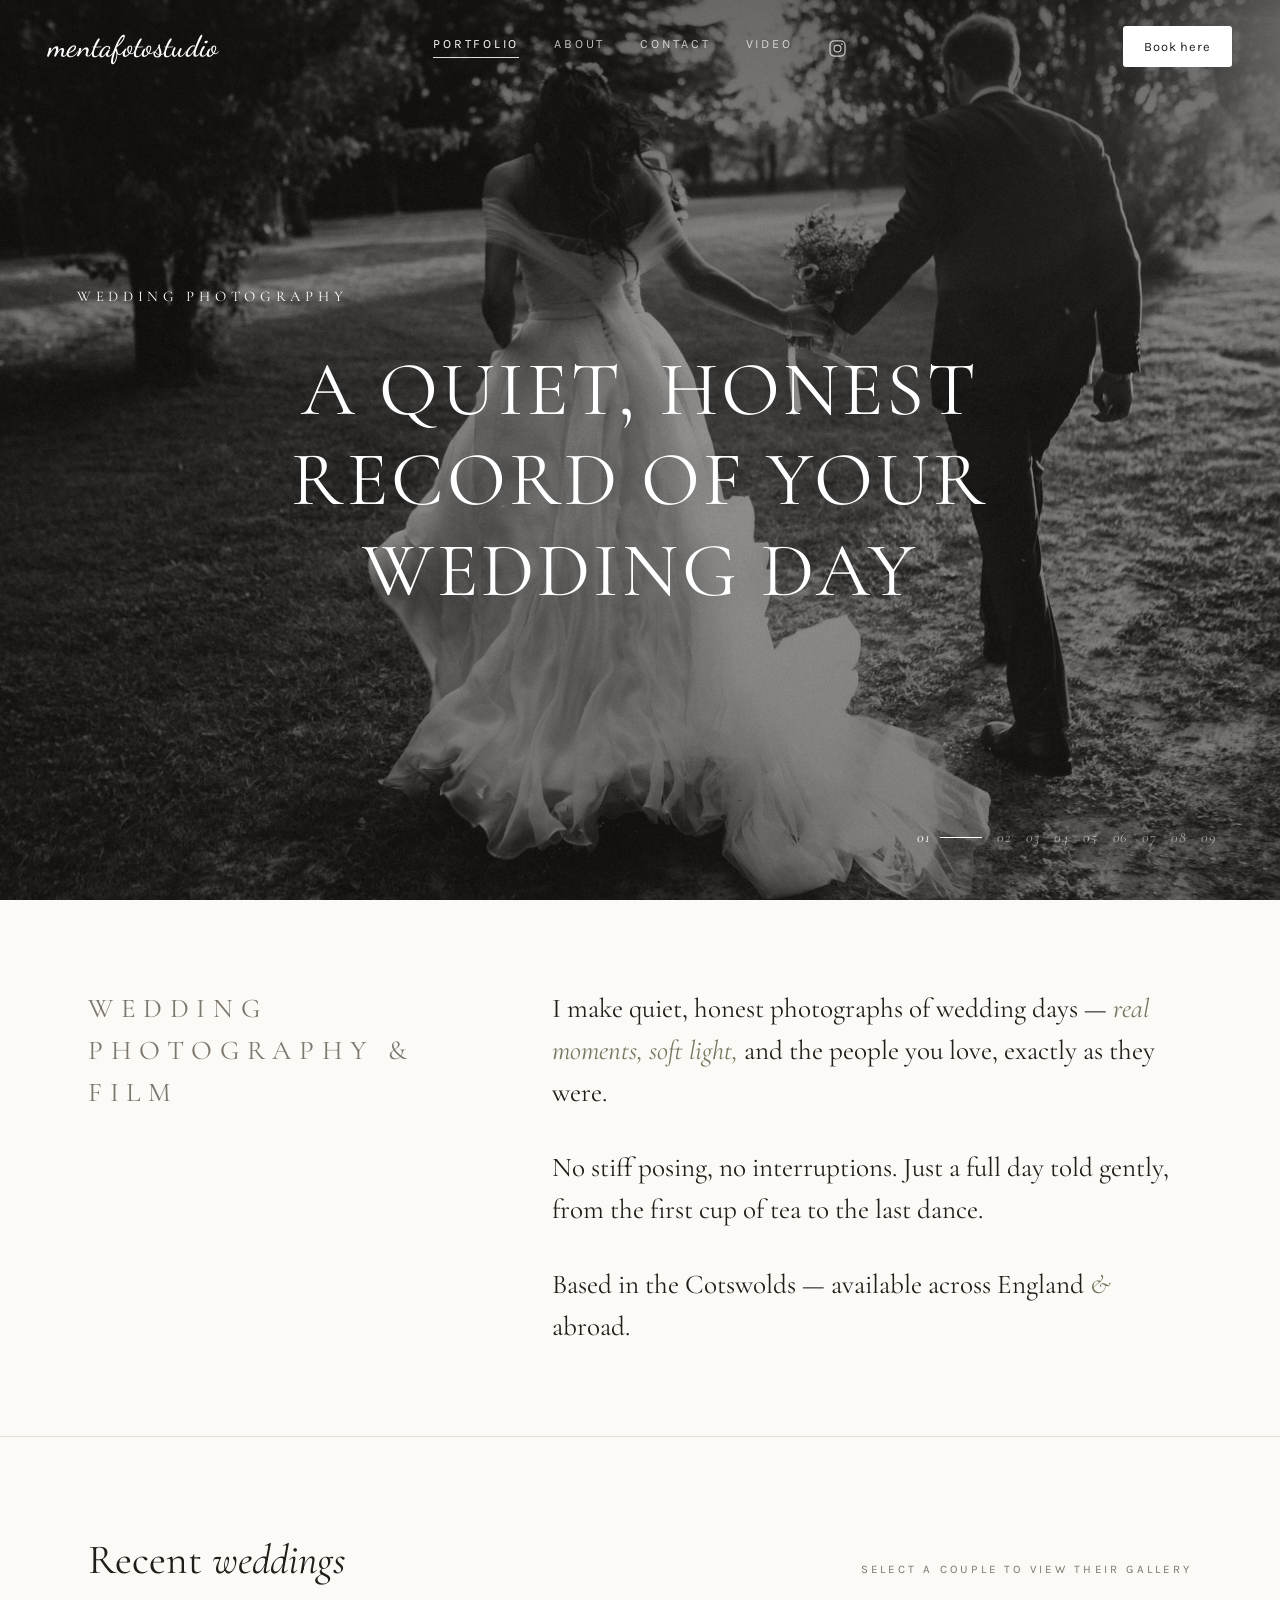
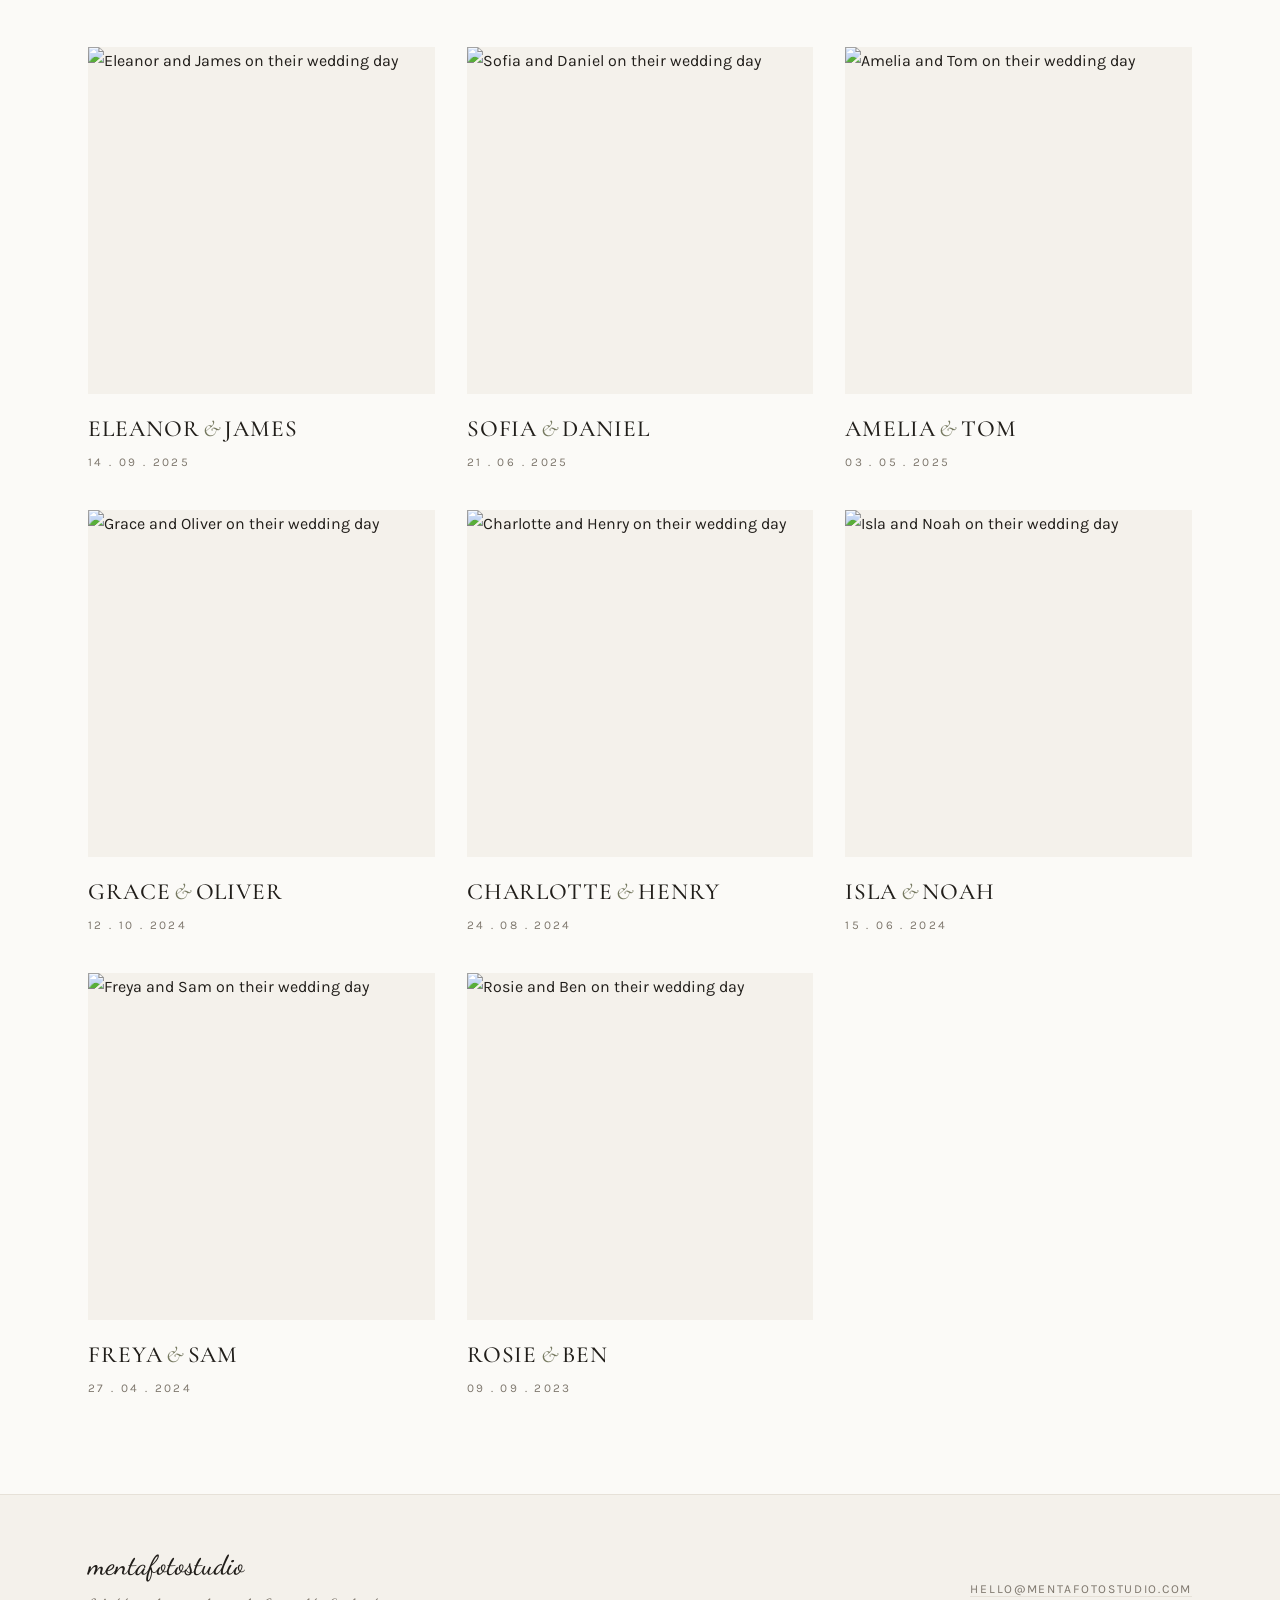
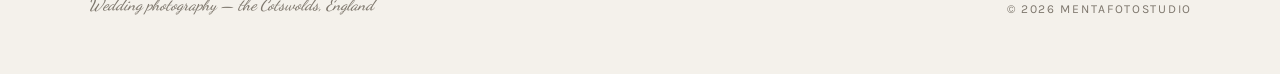
==== commit 75462611: "Update index.html" ====
--- a/index.html
+++ b/index.html
@@ -13,8 +13,8 @@
 <body>
 
 <section class="hero-full" aria-roledescription="carousel" aria-label="Featured wedding photographs">
-    <div class="slide is-active"><img src="images/slider-01.jpg" alt="Bride and groom holding hands in front of green hills at golden hour"></div>
-    <div class="slide"><img src="images/slider-02.jpg" alt="Bride and groom walking hand in hand through a sunlit garden" loading="lazy"></div>
+    <div class="slide is-active"><img src="images/slider-02.jpg" alt="Bride and groom holding hands in front of green hills at golden hour"></div>
+    <div class="slide"><img src="images/slider-01.jpg" alt="Bride and groom walking hand in hand through a sunlit garden" loading="lazy"></div>
     <div class="slide"><img src="images/slider-03.jpg" alt="Couple standing together in a wildflower garden at sunset" loading="lazy"></div>
     <div class="slide"><img src="images/slider-04.jpg" alt="Newlyweds leaving the church in a classic open-top car as guests applaud" loading="lazy"></div>
     <div class="slide"><img src="images/slider-05.jpg" alt="Bride's veil catching the wind in the evening light" loading="lazy"></div>
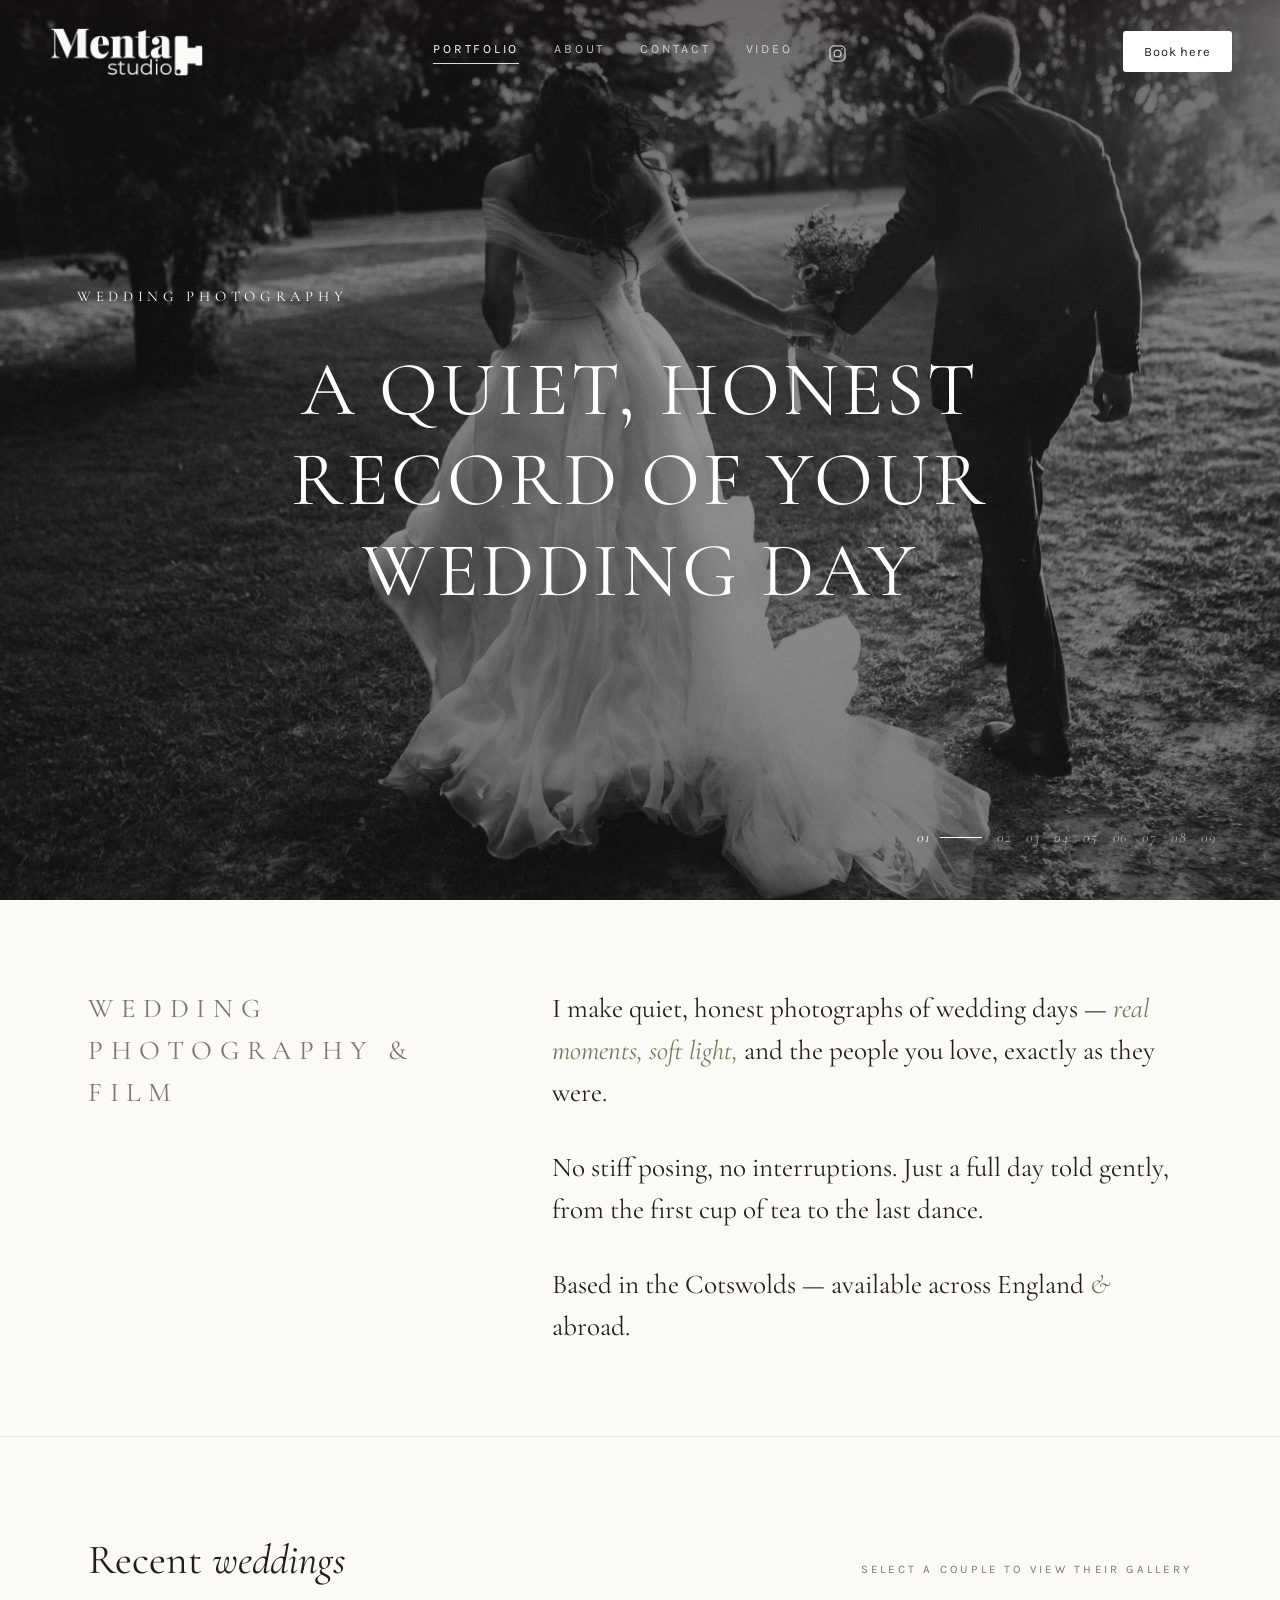
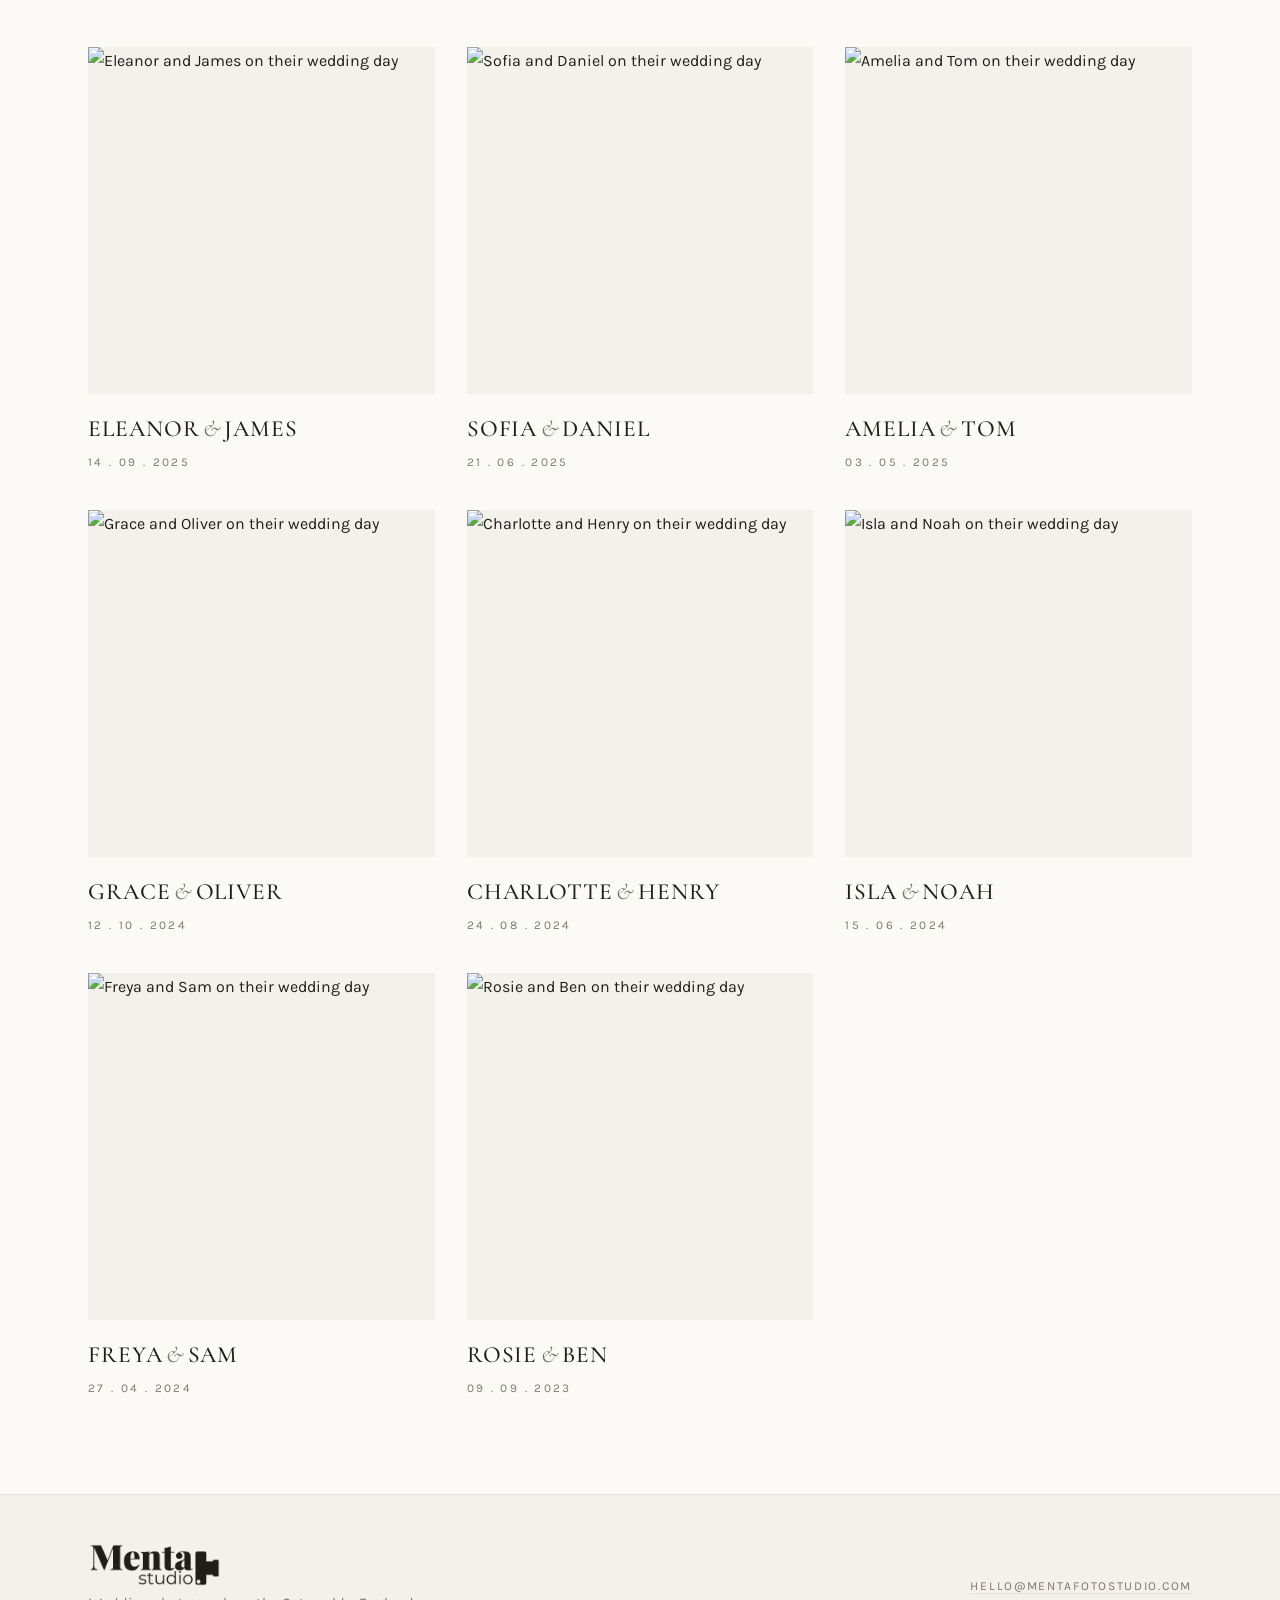
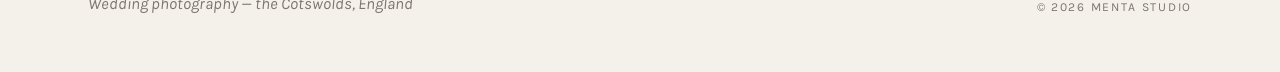
==== commit c09a38c8: "Add files via upload" ====
--- a/index.html
+++ b/index.html
@@ -3,18 +3,18 @@
 <head>
 <meta charset="UTF-8">
 <meta name="viewport" content="width=device-width, initial-scale=1.0">
-<title>Wedding Photographer in the Cotswolds — mentafotostudio</title>
+<title>Wedding Photographer in the Cotswolds — Menta Studio</title>
 <meta name="description" content="Quiet, honest wedding photography across the Cotswolds, England and beyond.">
 <link rel="preconnect" href="https://fonts.googleapis.com">
 <link rel="preconnect" href="https://fonts.gstatic.com" crossorigin>
-<link href="https://fonts.googleapis.com/css2?family=Cormorant+Garamond:ital,wght@0,400;0,500;1,400;1,500&family=Dancing+Script:wght@500&family=Karla:wght@400;500&display=swap" rel="stylesheet">
+<link href="https://fonts.googleapis.com/css2?family=Cormorant+Garamond:ital,wght@0,400;0,500;1,400;1,500&family=Karla:wght@400;500&display=swap" rel="stylesheet">
 <link rel="stylesheet" href="css/style.css">
 </head>
 <body>
 
 <section class="hero-full" aria-roledescription="carousel" aria-label="Featured wedding photographs">
-    <div class="slide is-active"><img src="images/slider-02.jpg" alt="Bride and groom holding hands in front of green hills at golden hour"></div>
-    <div class="slide"><img src="images/slider-01.jpg" alt="Bride and groom walking hand in hand through a sunlit garden" loading="lazy"></div>
+    <div class="slide is-active"><img src="images/slider-02.jpg" alt="Bride and groom walking hand in hand through a sunlit garden"></div>
+    <div class="slide"><img src="images/slider-01.jpg" alt="Bride and groom holding hands in front of green hills at golden hour" loading="lazy"></div>
     <div class="slide"><img src="images/slider-03.jpg" alt="Couple standing together in a wildflower garden at sunset" loading="lazy"></div>
     <div class="slide"><img src="images/slider-04.jpg" alt="Newlyweds leaving the church in a classic open-top car as guests applaud" loading="lazy"></div>
     <div class="slide"><img src="images/slider-05.jpg" alt="Bride's veil catching the wind in the evening light" loading="lazy"></div>
@@ -25,13 +25,13 @@
   <div class="shade"></div>
 
   <header class="hero-top">
-    <a class="brand" href="index.html">mentafotostudio</a>
+    <a class="brand" href="index.html"><img src="images/logo-light.png" alt="Menta Studio — wedding photography"></a>
     <nav class="main-nav" aria-label="Main">
         <a href="index.html#portfolio" aria-current="page">Portfolio</a>
         <a href="about.html">About</a>
         <a href="contact.html">Contact</a>
         <a href="#" title="Video">Video</a>
-        <a href="#" class="icon-link" title="Instagram" aria-label="Instagram"><svg viewBox="0 0 24 24" fill="none" stroke="currentColor" stroke-width="1.6" stroke-linecap="round" stroke-linejoin="round" aria-hidden="true"><rect x="2.5" y="2.5" width="19" height="19" rx="5.5"/><circle cx="12" cy="12" r="4.4"/><circle cx="17.6" cy="6.4" r="1.1" fill="currentColor" stroke="none"/></svg></a>
+        <a href="https://www.instagram.com/mentafotostudio" target="_blank" rel="noopener" class="icon-link" title="Instagram" aria-label="Instagram"><svg viewBox="0 0 24 24" fill="none" stroke="currentColor" stroke-width="1.6" stroke-linecap="round" stroke-linejoin="round" aria-hidden="true"><rect x="2.5" y="2.5" width="19" height="19" rx="5.5"/><circle cx="12" cy="12" r="4.4"/><circle cx="17.6" cy="6.4" r="1.1" fill="currentColor" stroke="none"/></svg></a>
       </nav>
     <a class="book-btn" href="contact.html">Book here</a>
   </header>
@@ -118,10 +118,10 @@
 
 <footer class="site-footer">
   <div class="wrap">
-    <div class="sig brand-foot">mentafotostudio <em>Wedding photography — the Cotswolds, England</em></div>
+    <div class="sig"><img src="images/logo-dark.png" alt="Menta Studio"><em>Wedding photography — the Cotswolds, England</em></div>
     <div class="meta">
       <a href="mailto:hello@mentafotostudio.com">hello@mentafotostudio.com</a><br>
-      &copy; 2026 mentafotostudio
+      &copy; 2026 Menta Studio
     </div>
   </div>
 </footer>
--- a/css/style.css
+++ b/css/style.css
@@ -48,18 +48,24 @@
 
 .site-header .wrap {
   display: flex;
-  align-items: baseline;
+  align-items: center;
   justify-content: space-between;
   flex-wrap: wrap;
   gap: 1rem;
 }
 
-.brand {
-  font-family: "Dancing Script", "Brush Script MT", cursive;
-  font-weight: 500;
-  font-size: 1.85rem;
-  line-height: 1;
-  letter-spacing: 0.01em;
+.brand { display: inline-flex; align-items: center; }
+
+.brand img {
+  height: 46px;
+  width: auto;
+  display: block;
+}
+
+.hero-top .brand img { height: 52px; }
+
+@media (max-width: 560px) {
+  .brand img, .hero-top .brand img { height: 40px; }
 }
 
 nav.main-nav { display: flex; gap: 2.2rem; align-items: center; }
@@ -497,10 +503,10 @@
   gap: 1.5rem;
 }
 
-.site-footer .sig {
-  font-family: "Dancing Script", "Brush Script MT", cursive;
-  font-weight: 500;
-  font-size: 1.7rem;
+.site-footer .sig img {
+  height: 44px;
+  width: auto;
+  display: block;
 }
 
 .site-footer .sig em {
